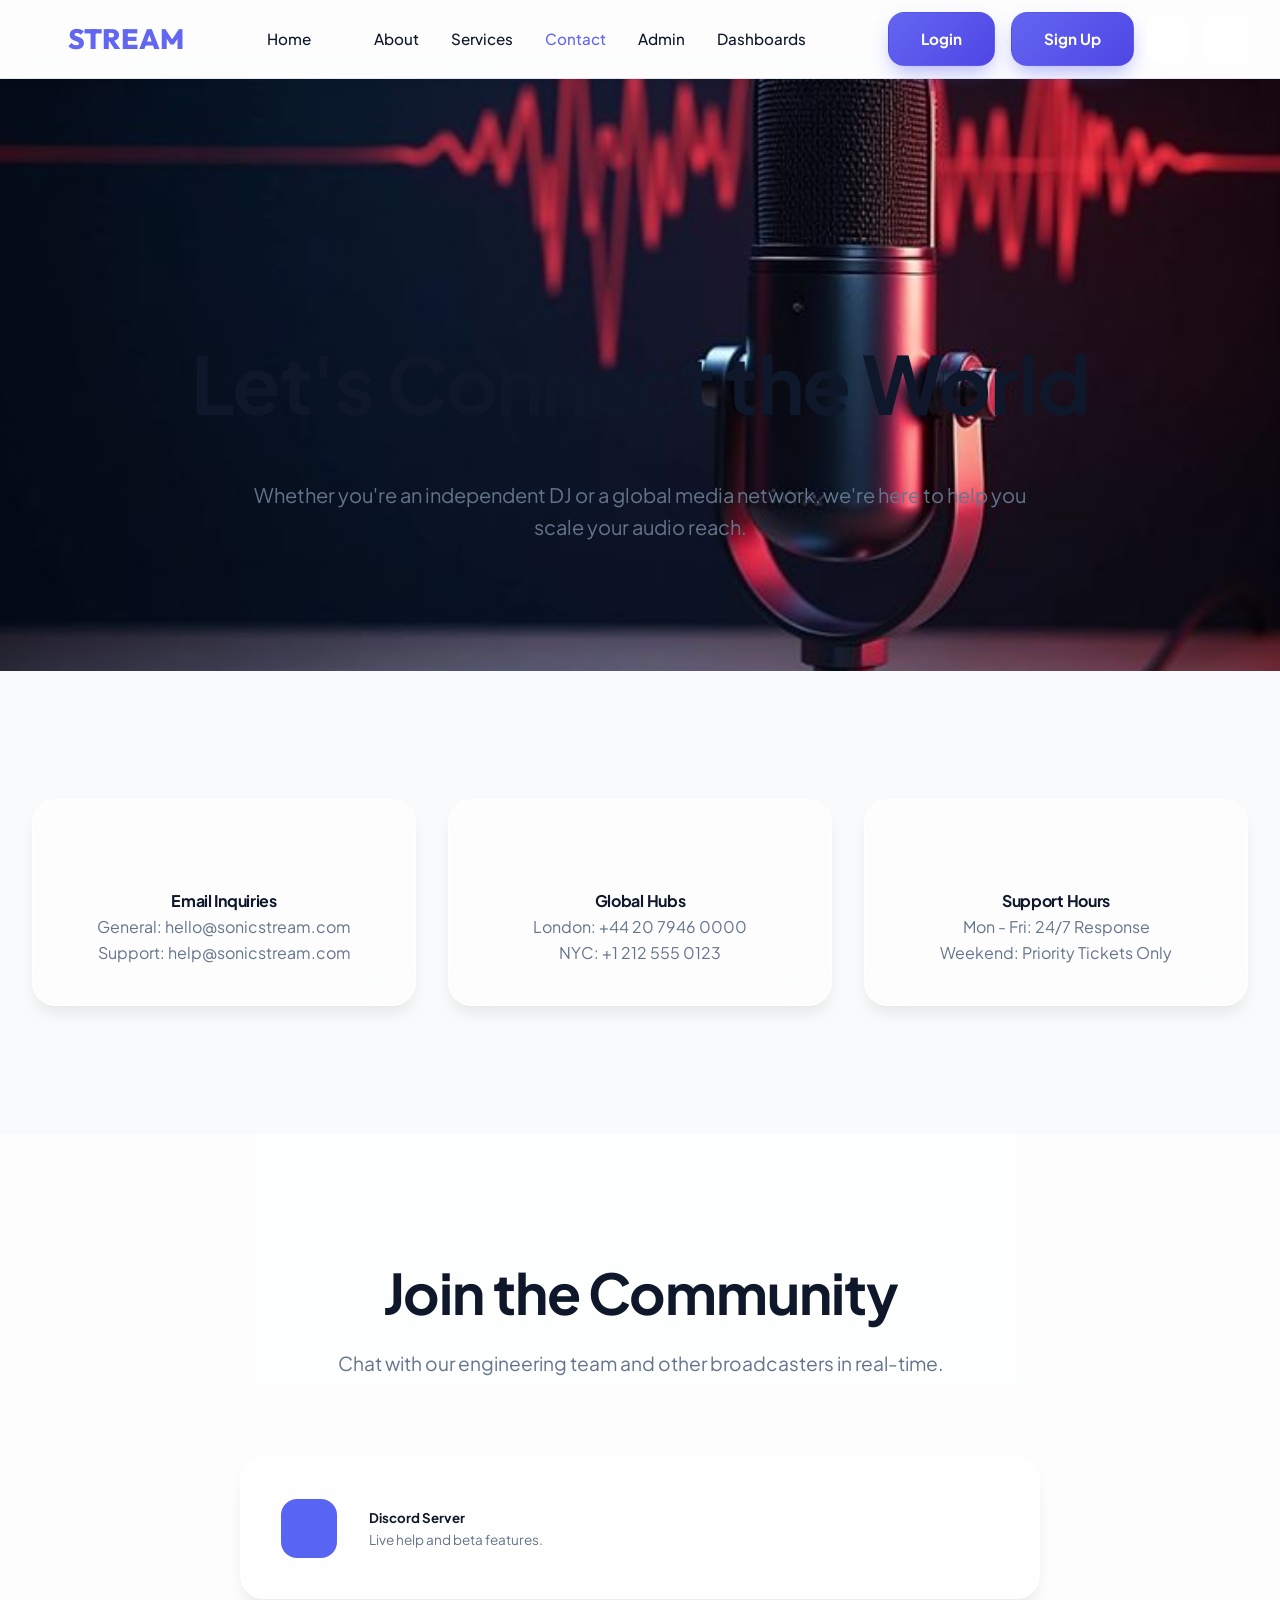
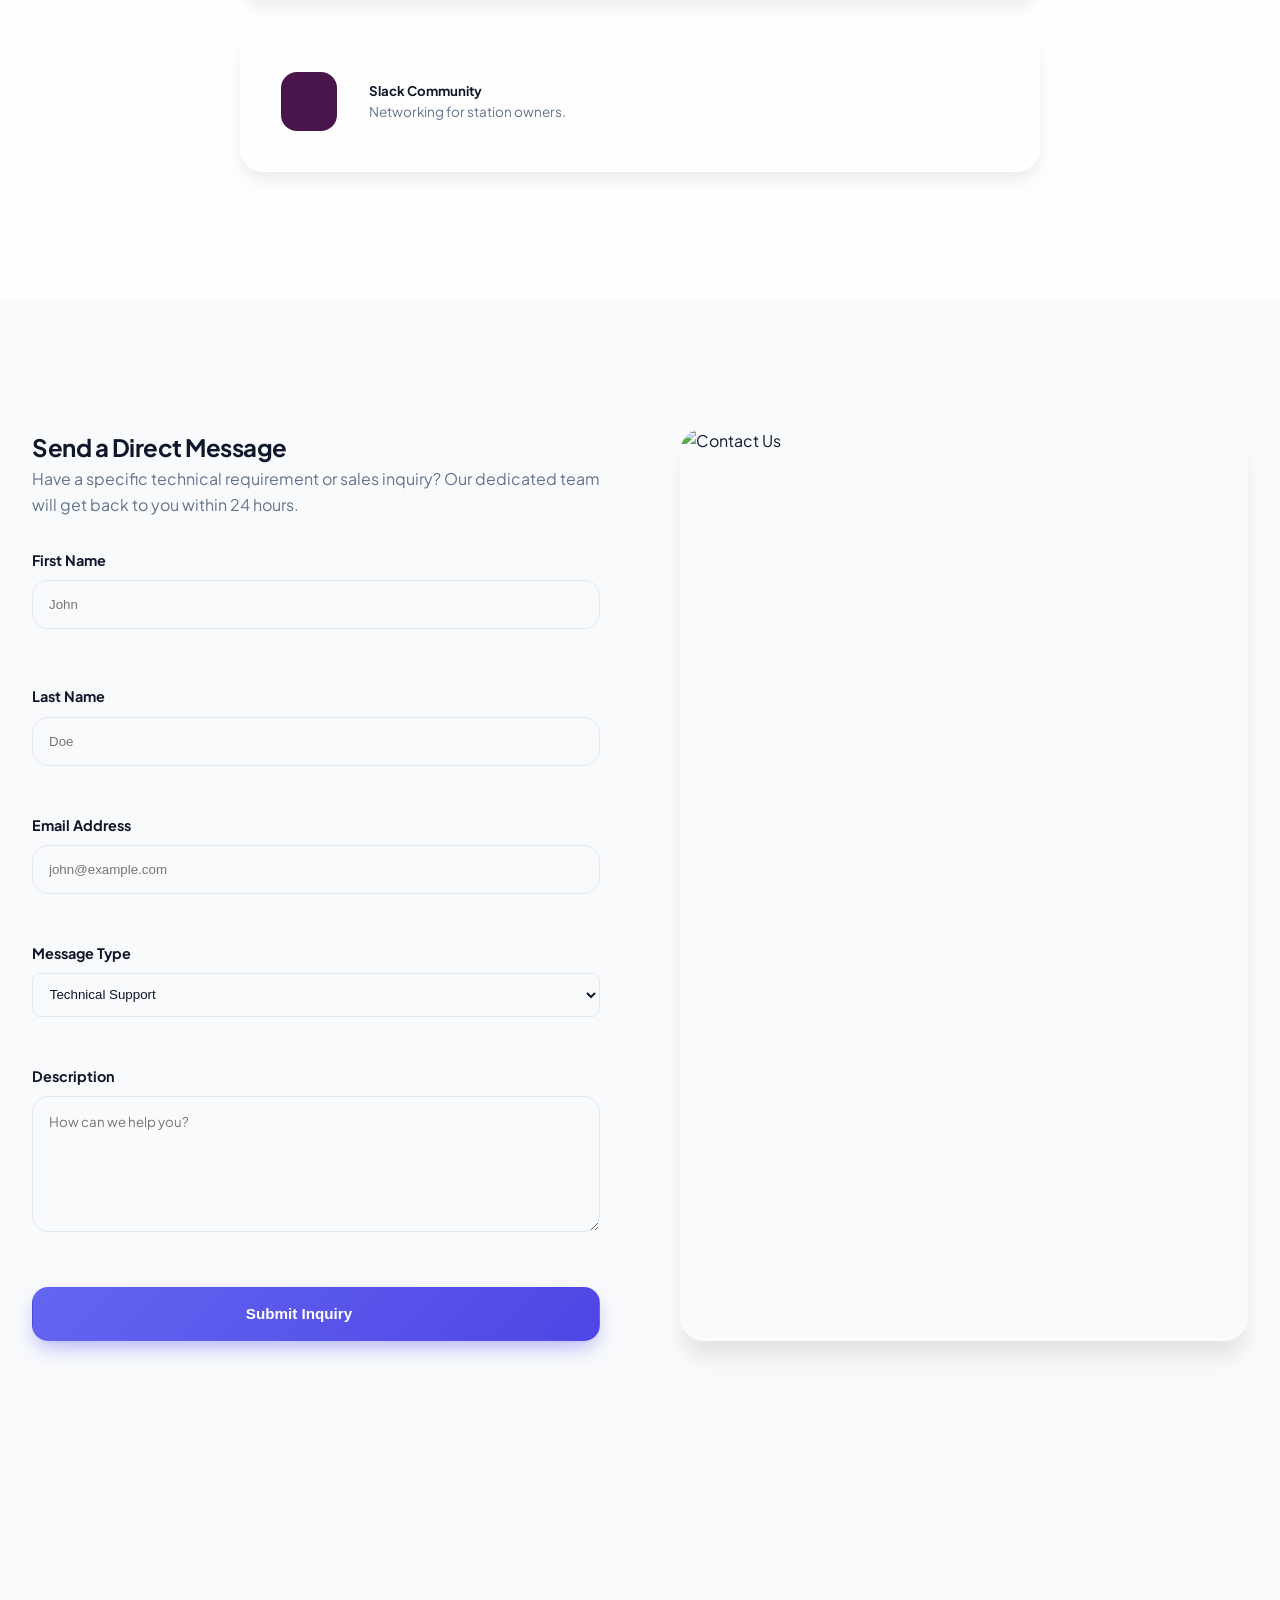
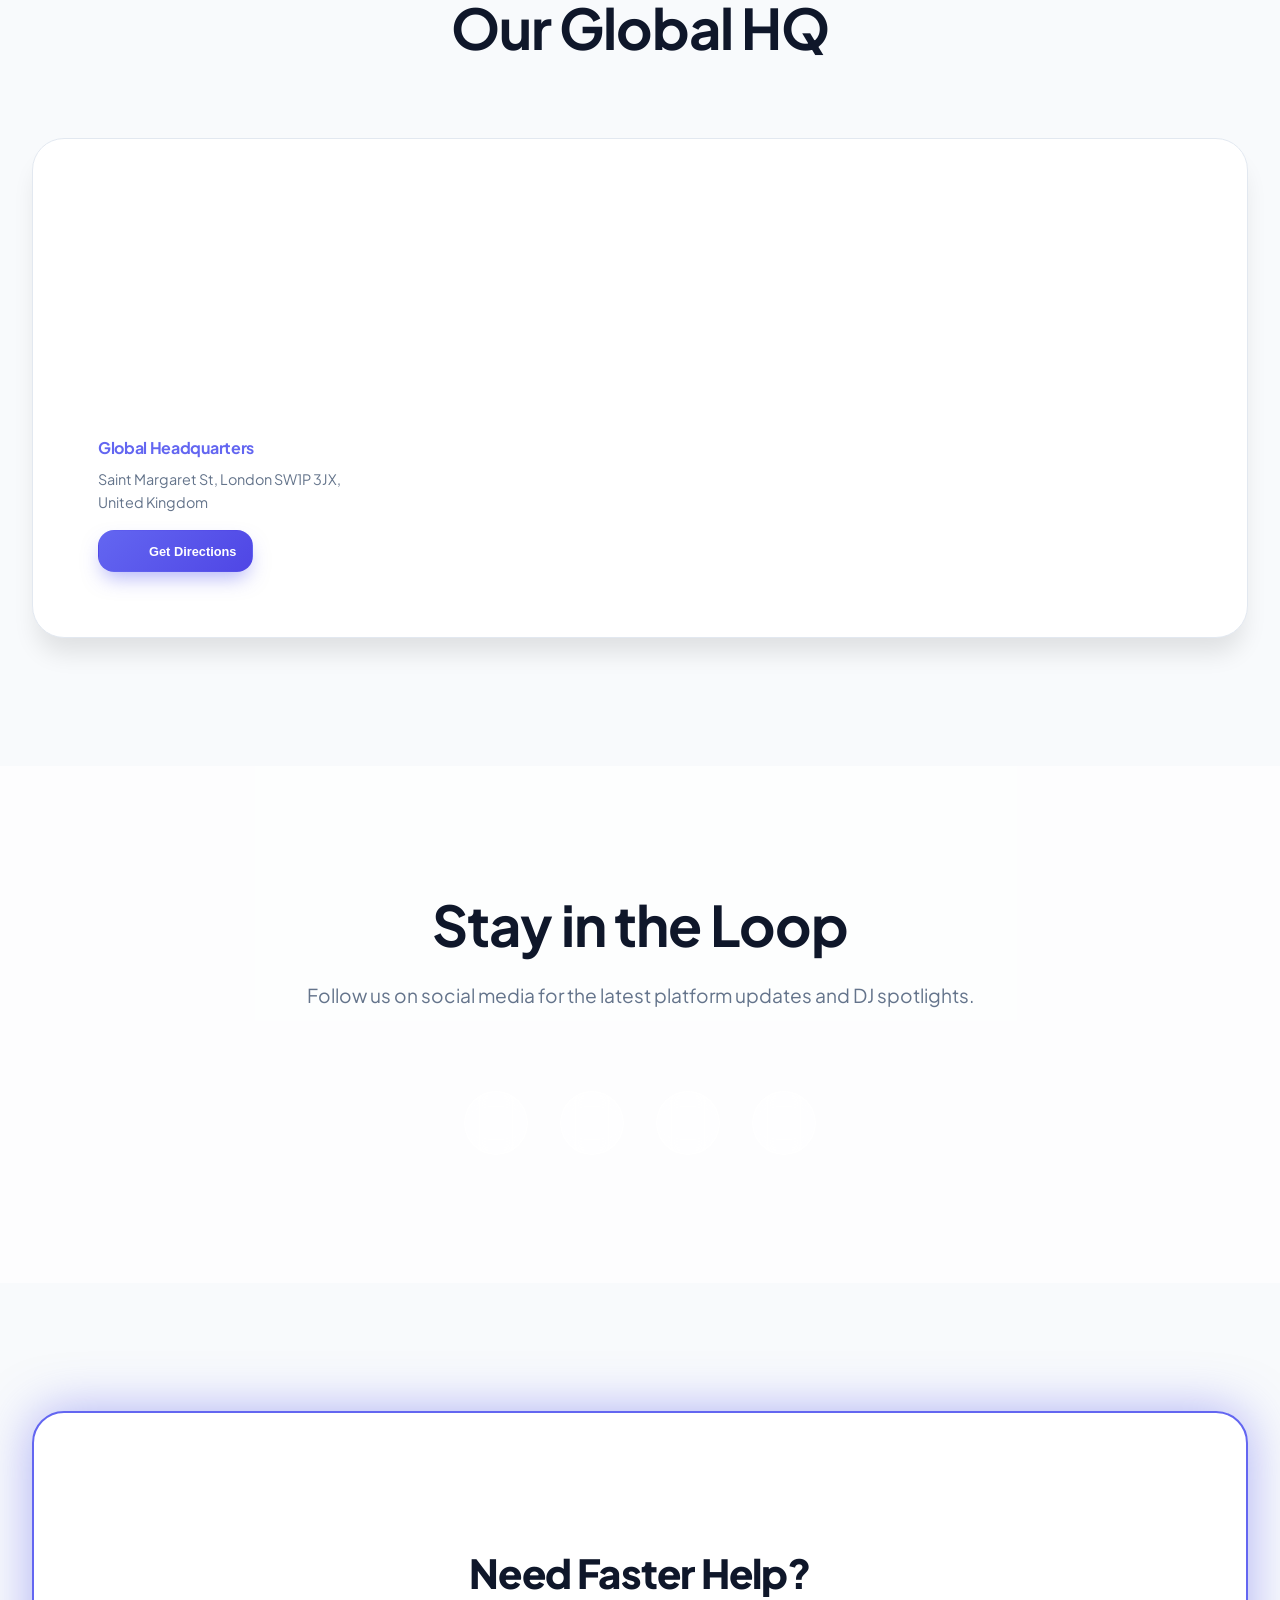
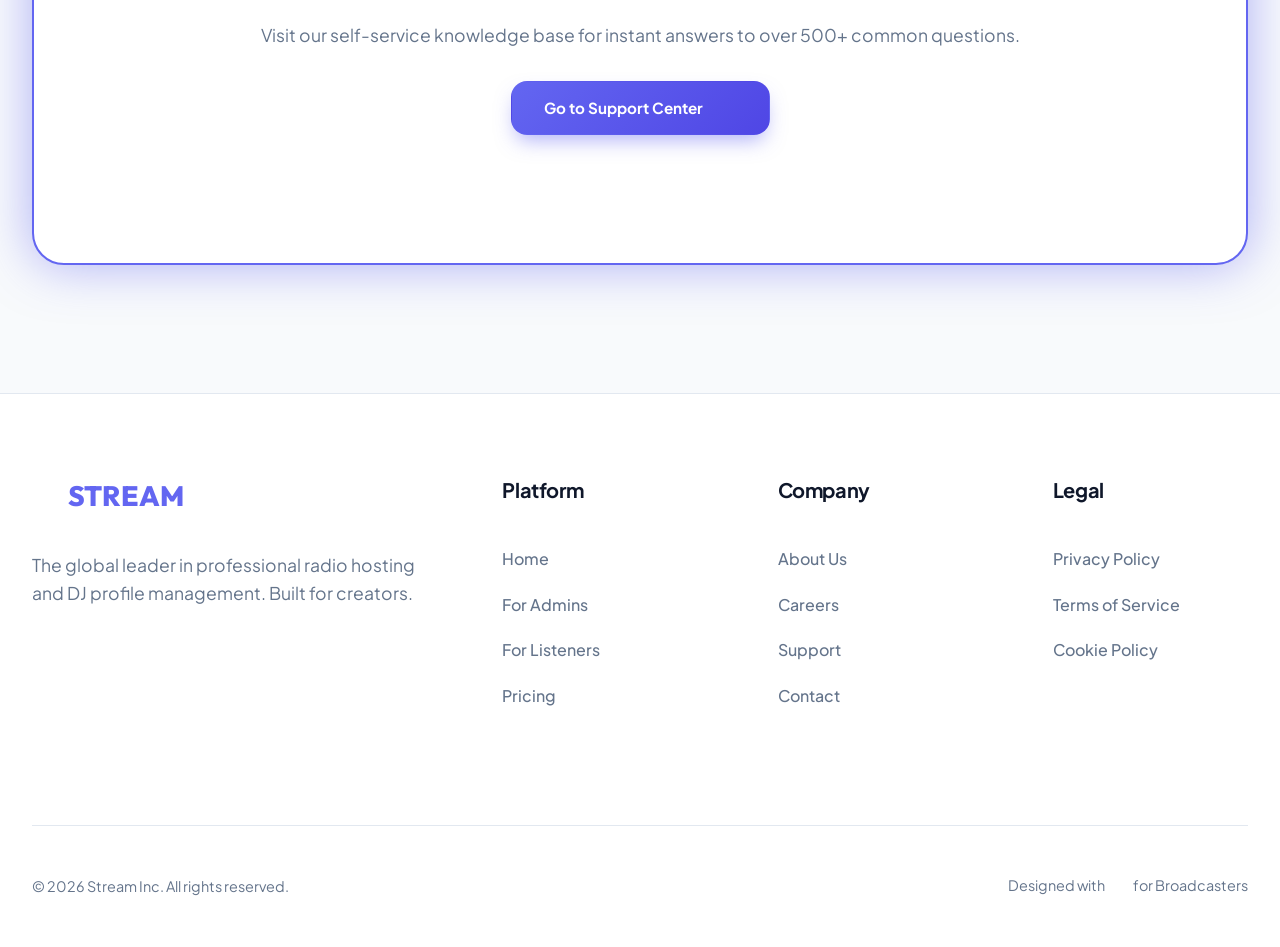
==== pages/contact.html @ 28d58e92 "first commit" ====
<!DOCTYPE html>
<html lang="en" data-theme="dark">

<head>
    <meta charset="UTF-8">
    <meta name="viewport" content="width=device-width, initial-scale=1.0">
    <title>Get In Touch | SonicStream</title>
    <link rel="icon" type="image/svg+xml" href="data:image/svg+xml,%3Csvg xmlns='http://www.w3.org/2000/svg' viewBox='0 0 24 24' fill='none' stroke='%23f59e0b' stroke-width='2' stroke-linecap='round' stroke-linejoin='round'%3E%3Ccircle cx='12' cy='12' r='2'%3E%3C/circle%3E%3Cpath d='M16.24 7.76a6 6 0 0 1 0 8.49m-8.48-.01a6 6 0 0 1 0-8.49m11.31-2.82a10 10 0 0 1 0 14.14m-14.14 0a10 10 0 0 1 0-14.14'%3E%3C/path%3E%3C/svg%3E">
    <link rel="stylesheet" href="../assets/css/style.css">
    <link rel="stylesheet" href="https://cdnjs.cloudflare.com/ajax/libs/font-awesome/7.0.1/css/all.min.css" integrity="sha512-2SwdPD6INVrV/lHTZbO2nodKhrnDdJK9/kg2XD1r9uGqPo1cUbujc+IYdlYdEErWNu69gVcYgdxlmVmzTWnetw==" crossorigin="anonymous" referrerpolicy="no-referrer" />
    <script src="https://unpkg.com/lucide@latest"></script>
    <script src="https://cdnjs.cloudflare.com/ajax/libs/gsap/3.12.2/gsap.min.js"></script>
    <script src="https://cdnjs.cloudflare.com/ajax/libs/gsap/3.12.2/ScrollTrigger.min.js"></script>
</head>

<body>

    <!-- Navigation -->
    <nav class="navbar scrolled">
        <div class="container nav-content">
            <a href="../index.html" class="logo">
                <i data-lucide="radio"></i>
                STREAM
            </a>

            <ul class="nav-links" id="nav-menu">
                <li class="mobile-menu-header">
                    <button class="close-menu" id="close-menu-btn"><i data-lucide="x"></i></button>
                </li>
                
                <li class="nav-dropdown">
                    <a href="#" class="nav-dropdown-toggle">Home <i data-lucide="chevron-down"
                            style="width:16px;"></i></a>
                    <div class="nav-dropdown-content">
                        <a href="../index.html"><i data-lucide="home" style="width:14px;"></i> Home 1</a>
                        <a href="home2.html"><i data-lucide="layout" style="width:14px;"></i> Home 2</a>
                    </div>
                </li>
                
                <li><a href="about.html">About</a></li>
                <li><a href="services.html">Services</a></li>
                <li><a href="contact.html" class="active">Contact</a></li>
                <li><a href="dashboard-admin.html">Admin</a></li>
                <li class="nav-dropdown">
                    <a href="#" class="nav-dropdown-toggle">Dashboards <i data-lucide="chevron-down"
                            style="width:16px;"></i></a>
                    <div class="nav-dropdown-content">
                        <a href="dashboard-user.html"><i data-lucide="user" style="width:14px;"></i> User</a>
                        <a href="dashboard-dj.html"><i data-lucide="mic" style="width:14px;"></i> DJ</a>
                    </div>
                </li>


                <li class="mobile-only"><a href="login.html"><i data-lucide="log-in"></i> Login</a></li>
                <li class="mobile-only"><a href="signup.html"><i data-lucide="user-plus"></i> Sign Up</a></li>
                <li class="mobile-only">
                    <hr style="opacity: 0.1; margin: 1rem 0;">
                </li>
                <li class="mobile-only"><a href="#" class="rtl-btn"><i data-lucide="languages"></i> RTL Mode</a>
                </li>
                <li class="mobile-only"><a href="#" class="theme-btn"><i data-lucide="moon"></i> Theme</a></li>
            </ul>

            <div class="nav-actions">
                <div class="desktop-only flex gap-1">
                    <a href="login.html" class="btn btn-primary" style="text-decoration: none;" style="padding: 0.6rem 1.2rem;">Login</a>
                    <a href="signup.html" class="btn btn-primary" style="text-decoration: none;" style="padding: 0.6rem 1.2rem;">Sign Up</a>
                </div>

                <button id="rtl-toggle" class="btn btn-glass" style="padding: 0.6rem;" title="Switch RTL/LTR"><i
                        data-lucide="arrow-right-left"></i></button>
                <button id="theme-toggle" class="btn btn-glass" style="padding: 0.6rem;" title="Toggle Theme"><i
                        data-lucide="moon"></i></button>

                <button id="mobile-menu-toggle" class="mobile-toggle"><i data-lucide="menu"></i></button>
            </div>
        </div>
    </nav>

    <!-- 1. Hero Header -->
    <section class="section"
        style="padding-top: 15rem; background-image: url('../assets/image/service.webp'); background-size: cover; background-position: center; background-repeat: no-repeat;">
        <div class="container text-center reveal">
            <h1 style="font-size: 5rem; margin-bottom: 2rem;">Let's Connect the <span>World</span></h1>
            <p style="font-size: 1.25rem; color: var(--text-muted); max-width: 800px; margin: 0 auto;">Whether you're an
                independent DJ or a global media network, we're here to help you scale your audio reach.</p>
        </div>
    </section>

    <!-- 2. Contact Info Cards -->
    <section class="section">
        <div class="container">
            <div class="grid grid-3">
                <div class="glass-card reveal text-center">
                    <i data-lucide="mail"
                        style="width: 48px; height: 48px; color: var(--primary); margin-bottom: 1.5rem;"></i>
                    <h4>Email Inquiries</h4>
                    <p style="color: var(--text-muted);">General: hello@sonicstream.com</p>
                    <p style="color: var(--text-muted);">Support: help@sonicstream.com</p>
                </div>
                <div class="glass-card reveal text-center">
                    <i data-lucide="phone"
                        style="width: 48px; height: 48px; color: var(--primary); margin-bottom: 1.5rem;"></i>
                    <h4>Global Hubs</h4>
                    <p style="color: var(--text-muted);">London: +44 20 7946 0000</p>
                    <p style="color: var(--text-muted);">NYC: +1 212 555 0123</p>
                </div>
                <div class="glass-card reveal text-center">
                    <i data-lucide="clock"
                        style="width: 48px; height: 48px; color: var(--primary); margin-bottom: 1.5rem;"></i>
                    <h4>Support Hours</h4>
                    <p style="color: var(--text-muted);">Mon - Fri: 24/7 Response</p>
                    <p style="color: var(--text-muted);">Weekend: Priority Tickets Only</p>
                </div>
            </div>
        </div>
    </section>

    <!-- 3. Support Channels (New Section) -->
    <section class="section section-variant">
        <div class="container">
            <div class="section-title">
                <h2>Join the Community</h2>
                <p>Chat with our engineering team and other broadcasters in real-time.</p>
            </div>
            <div class="grid grid-2" style="max-width: 800px; margin: 0 auto;">
                <div class="glass-card reveal flex gap-2" style="align-items: center;">
                    <div style="background: #5865F2; padding: 1rem; border-radius: var(--radius-md); color: white;">
                        <i data-lucide="message-square" style="width: 32px; height: 32px;"></i>
                    </div>
                    <div>
                        <h5 style="margin:0;">Discord Server</h5>
                        <p style="margin:0; font-size: 0.85rem; color: var(--text-muted);">Live help and beta features.
                        </p>
                    </div>
                </div>
                <div class="glass-card reveal flex gap-2" style="align-items: center;">
                    <div style="background: #4A154B; padding: 1rem; border-radius: var(--radius-md); color: white;">
                        <i data-lucide="slack" style="width: 32px; height: 32px;"></i>
                    </div>
                    <div>
                        <h5 style="margin:0;">Slack Community</h5>
                        <p style="margin:0; font-size: 0.85rem; color: var(--text-muted);">Networking for station
                            owners.</p>
                    </div>
                </div>
            </div>
        </div>
    </section>

    <!-- 4. Form -->
    <section class="section">
        <div class="container">
            <div class="grid grid-2" style="gap: 5rem;">
                <div class="reveal">
                    <h2>Send a Direct Message</h2>
                    <p style="color: var(--text-muted); margin-bottom: 2rem;">Have a specific technical requirement or
                        sales inquiry? Our dedicated team will get back to you within 24 hours.</p>
                    <form class="auth-form" style="display: flex; flex-direction: column; gap: 1.5rem;">
                        <div class="grid grid-2">
                            <div class="form-group">
                                <label>First Name</label>
                                <input type="text" placeholder="John" required>
                            </div>
                            <div class="form-group">
                                <label>Last Name</label>
                                <input type="text" placeholder="Doe" required>
                            </div>
                        </div>
                        <div class="form-group">
                            <label>Email Address</label>
                            <input type="email" placeholder="john@example.com" required>
                        </div>
                        <div class="form-group">
                            <label>Message Type</label>
                            <select
                                style="width: 100%; padding: 0.8rem; border-radius: var(--radius-sm); background: var(--bg-main); color: var(--text-main); border: 1px solid var(--border);">
                                <option>Technical Support</option>
                                <option>Sales Inquiry</option>
                                <option>Billing</option>
                                <option>Partnership</option>
                            </select>
                        </div>
                        <div class="form-group">
                            <label>Description</label>
                            <textarea rows="6" placeholder="How can we help you?"
                                style="width: 100%; padding: 1rem; border-radius: var(--radius-md); background: var(--bg-main); color: var(--text-main); border: 1px solid var(--border); font-family: inherit;"></textarea>
                        </div>
                        <button type="submit" class="btn btn-primary">Submit Inquiry <i data-lucide="send"></i></button>
                    </form>
                </div>
                <div class="reveal">
                    <div class="image-box" style="height: 100%;">
                        <img src="https://images.unsplash.com/photo-1423666639041-f56000c27a9a?auto=format&fit=crop&q=80&w=800"
                            alt="Contact Us">
                    </div>
                </div>
            </div>
        </div>
    </section>

    <!-- 5. Map -->
    <section class="section">
        <div class="container">
            <div class="section-title">
                <h2>Our Global HQ</h2>
            </div>
            <div class="map-wrap reveal" style="height: 450px;">
                <iframe
                    src="https://www.google.com/maps/embed?pb=!1m18!1m12!1m3!1d2483.540424380278!2d-0.1262361!3d51.5007292!2m3!1f0!2f0!3f0!3m2!1i1024!2i768!4f13.1!3m3!1m2!1s0x487604c3224a3517%3A0xe539f0415a77328d!2sBig%20Ben!5e0!3m2!1sen!2suk!4v1700000000000!5m2!1sen!2suk"
                    allowfullscreen="" loading="lazy"></iframe>

                <div class="map-details">
                    <h4>Global Headquarters</h4>
                    <p>Saint Margaret St, London SW1P 3JX, United Kingdom</p>
                    <div class="flex gap-1" style="margin-top: 1rem;">
                        <button class="btn btn-primary" style="padding: 0.5rem 1rem; font-size: 0.8rem;">
                            <i data-lucide="map-pin"></i> Get Directions
                        </button>
                    </div>
                </div>
            </div>
        </div>
    </section>

    <!-- 6. Social Connect -->
    <section class="section section-variant">
        <div class="container text-center">
            <div class="section-title">
                <h2>Stay in the Loop</h2>
                <p>Follow us on social media for the latest platform updates and DJ spotlights.</p>
            </div>
            <div class="flex-center gap-2" style="flex-wrap: wrap;">
                <a href="#" class="btn btn-glass" style="padding: 1.5rem; border-radius: 50%; width: 64px; height: 64px; justify-content: center;" title="Twitter"><i data-lucide="twitter" style="width: 24px; height: 24px; margin: 0;"></i></a>
                <a href="#" class="btn btn-glass" style="padding: 1.5rem; border-radius: 50%; width: 64px; height: 64px; justify-content: center;" title="Instagram"><i data-lucide="instagram" style="width: 24px; height: 24px; margin: 0;"></i></a>
                <a href="#" class="btn btn-glass" style="padding: 1.5rem; border-radius: 50%; width: 64px; height: 64px; justify-content: center;" title="LinkedIn"><i data-lucide="linkedin" style="width: 24px; height: 24px; margin: 0;"></i></a>
                <a href="#" class="btn btn-glass" style="padding: 1.5rem; border-radius: 50%; width: 64px; height: 64px; justify-content: center;" title="Slack"><i data-lucide="slack" style="width: 24px; height: 24px; margin: 0;"></i></a>
            </div>
        </div>
    </section>

    <!-- 7. Support Center CTA -->
    <section class="section">
        <div class="container">
            <div class="cta-section reveal text-center" style="background: var(--bg-surface); border: 2px solid var(--primary); box-shadow: 0 0 50px var(--primary-glow); color: var(--text-main);">
                <h2 style="font-size: 2.5rem; margin-bottom: 1rem; color: var(--text-main); font-weight: 800;">Need Faster Help?</h2>
                <p style="margin-bottom: 2rem; color: var(--text-muted); font-size: 1.1rem;">Visit our self-service knowledge base for instant answers to over 500+
                    common questions.</p>
                <a href="#" class="btn btn-primary">Go to Support Center <i
                        data-lucide="book-open"></i></a>
            </div>
        </div>
    </section>

    <!-- Footer -->
    <footer class="footer">
        <div class="container">
            <div class="footer-main">
                <div class="footer-brand">
                    <a href="../index.html" class="logo">
                        <i data-lucide="radio"></i>
                        STREAM
                    </a>
                    <p>The global leader in professional radio hosting and DJ profile management. Built for creators.
                    </p>
                    <div class="social-links" style="display: flex; gap: 1rem; margin-top: 2rem;">
                        <a href="https://t.me/magtan_radio" class="btn btn-glass"><i data-lucide="send"></i></a>
                        <a href="https://instagram.com" class="btn btn-glass"><i class="fa-brands fa-instagram"></i></a>
                        <a href="https://facebook.com" class="btn btn-glass"><i class="fa-brands fa-facebook"></i></a>
                    </div>
                </div>
                <div class="footer-links">
                    <h4>Platform</h4>
                    <ul>
                        <li><a href="../index.html">Home</a></li>
                        <li><a href="dashboard-admin.html">For Admins</a></li>
                        <li><a href="dashboard-user.html">For Listeners</a></li>
                        <li><a href="services.html">Pricing</a></li>
                    </ul>
                </div>
                <div class="footer-links">
                    <h4>Company</h4>
                    <ul>
                        <li><a href="about.html">About Us</a></li>
                        <li><a href="contact.html">Careers</a></li>
                        <li><a href="contact.html">Support</a></li>
                        <li><a href="contact.html">Contact</a></li>
                    </ul>
                </div>
                <div class="footer-links">
                    <h4>Legal</h4>
                    <ul>
                        <li><a href="#">Privacy Policy</a></li>
                        <li><a href="#">Terms of Service</a></li>
                        <li><a href="#">Cookie Policy</a></li>
                    </ul>
                </div>
            </div>
            <div
                style="border-top: 1px solid var(--border); padding-top: 3rem; display: flex; justify-content: space-between; align-items: center; color: var(--text-muted); font-size: 0.9rem;">
                <p>&copy; 2026 Stream Inc. All rights reserved.</p>
                <p>Designed with <i data-lucide="heart" style="width: 14px; color: #ef4444;"></i> for Broadcasters</p>
            </div>
        </div>
    </footer>

    <script src="../assets/js/main.js"></script>
    <script>
        lucide.createIcons();
        gsap.registerPlugin(ScrollTrigger);
        gsap.utils.toArray('.reveal').forEach(el => {
            gsap.from(el, { x: 20, opacity: 0, duration: 1, scrollTrigger: { trigger: el, start: "top 95%" } });
        });
    </script>
</body>

</html>
---- assets/css/style.css ----
@import url('https://fonts.googleapis.com/css2?family=Plus+Jakarta+Sans:wght@400;500;600;700;800&family=Outfit:wght@500;600;700;800&display=swap');

:root {
    /* Premium Color Palette */
    --primary: #6366f1;
    --primary-dark: #4f46e5;
    --primary-glow: rgba(99, 102, 241, 0.5);
    --secondary: #f472b6;
    --secondary-glow: rgba(244, 114, 182, 0.3);
    --accent: #10b981;
    --accent-glow: rgba(16, 185, 129, 0.3);

    /* Dynamic Backgrounds */
    --bg-main: #f8fafc;
    --bg-surface: #ffffff;
    --bg-card: rgba(255, 255, 255, 0.7);

    /* Text Styles */
    --text-main: #0f172a;
    --text-muted: #64748b;
    --text-inverse: #ffffff;

    /* Glassmorphism & Borders */
    --glass-bg: rgba(255, 255, 255, 0.65);
    --glass-border: rgba(255, 255, 255, 0.8);
    --border: #e2e8f0;

    /* Spacing & Units */
    --radius-xl: 2rem;
    --radius-lg: 1.5rem;
    --radius-md: 1rem;
    --radius-sm: 0.5rem;
    --transition: all 0.4s cubic-bezier(0.4, 0, 0.2, 1);

    /* Effects */
    --shadow-sm: 0 4px 6px -1px rgba(0, 0, 0, 0.05);
    --shadow-md: 0 10px 15px -3px rgba(0, 0, 0, 0.08);
    --shadow-lg: 0 20px 25px -5px rgba(0, 0, 0, 0.1);
}

[data-theme="dark"] {
    --bg-main: #020617;
    --bg-surface: #0f172a;
    --bg-card: rgba(30, 41, 59, 0.7);
    --text-main: #f8fafc;
    --text-muted: #94a3b8;
    --border: #1e293b;
    --glass-bg: rgba(15, 23, 42, 0.75);
    --glass-border: rgba(255, 255, 255, 0.05);
}

/* Base Reset & Typography */
* {
    margin: 0;
    padding: 0;
    box-sizing: border-box;
}

html {
    scroll-behavior: smooth;
    font-size: 16px;
}

body {
    font-family: 'Plus Jakarta Sans', sans-serif;
    background-color: var(--bg-main);
    color: var(--text-main);
    line-height: 1.6;
    transition: var(--transition);
    overflow-x: hidden;
    width: 100%;
    max-width: 100vw;
}

/* Icons Global Sizing */
.lucide,
[data-lucide],
i[data-lucide] {
    width: 24px !important;
    height: 24px !important;
    stroke-width: 2px;
    vertical-align: middle;
    display: inline-block;
    stroke: currentColor;
    fill: none;
}

/* Footer Social Links Specifics */
.social-links a.btn-glass {
    width: 48px;
    height: 48px;
    padding: 0 !important;
    display: inline-flex !important;
    align-items: center;
    justify-content: center;
    color: var(--primary);
    border-radius: 50%;
    transition: var(--transition);
}

.social-links a.btn-glass:hover {
    background: var(--primary);
    color: white;
    transform: translateY(-3px);
}

h1,
h2,
h3,
h4,
.heading-font {
    font-family: 'Plus Jakarta Sans', sans-serif;
    font-weight: 700;
    letter-spacing: -0.02em;
}

/* Animations */
@keyframes fadeInUp {
    from {
        opacity: 0;
        transform: translateY(20px);
    }

    to {
        opacity: 1;
        transform: translateY(0);
    }
}

@keyframes float {
    0% {
        transform: translateY(0);
    }

    50% {
        transform: translateY(-10px);
    }

    100% {
        transform: translateY(0);
    }
}

@keyframes pulse-glow {
    0% {
        box-shadow: 0 0 0 0 var(--primary-glow);
    }

    70% {
        box-shadow: 0 0 0 15px rgba(99, 102, 241, 0);
    }

    100% {
        box-shadow: 0 0 0 0 rgba(99, 102, 241, 0);
    }
}

.reveal {
    animation: fadeInUp 0.8s ease forwards;
}

/* Layout Containers */
.container {
    max-width: 1400px;
    margin: 0 auto;
    padding: 0 2rem;
}

/* Reusable Components */

/* Buttons */
.btn {
    display: inline-flex;
    align-items: center;
    justify-content: center;
    padding: 0.875rem 2rem;
    border-radius: var(--radius-md);
    font-weight: 700;
    font-size: 0.95rem;
    cursor: pointer;
    transition: var(--transition);
    border: 1px solid transparent;
    gap: 0.625rem;
    position: relative;
    overflow: hidden;
    text-decoration: none;
}

.btn-primary {
    background: linear-gradient(135deg, var(--primary), var(--primary-dark));
    color: white;
    box-shadow: 0 10px 20px -5px var(--primary-glow);
}

.btn-primary:hover {
    transform: translateY(-3px);
    box-shadow: 0 15px 30px -5px var(--primary-glow);
    filter: brightness(1.1);
}

.btn-glass {
    background: var(--glass-bg);
    backdrop-filter: blur(10px);
    border: 1px solid var(--glass-border);
    color: var(--text-main);
}

.btn-glass:hover {
    background: var(--bg-surface);
    transform: translateY(-2px);
}

/* Glass Card */
.glass-card {
    background: var(--glass-bg);
    backdrop-filter: blur(20px);
    border: 1px solid var(--glass-border);
    border-radius: var(--radius-lg);
    padding: 2.5rem;
    box-shadow: var(--shadow-md);
    transition: var(--transition);
}

.glass-card:hover {
    transform: translateY(-5px);
    box-shadow: var(--shadow-lg);
}

/* Navigation Refined */
.navbar {
    position: sticky;
    top: 0;
    left: 0;
    width: 100%;
    z-index: 2000;
    padding: 1.25rem 0;
    transition: var(--transition);
}

.navbar.scrolled {
    background: var(--glass-bg);
    backdrop-filter: blur(15px);
    padding: 0.75rem 0;
    border-bottom: 1px solid var(--border);
    box-shadow: var(--shadow-sm);
}

.nav-content {
    display: flex;
    justify-content: space-between;
    align-items: center;
    height: 100%;
}

.logo {
    font-size: 1.75rem;
    font-weight: 800;
    color: var(--primary);
    display: flex;
    align-items: center;
    gap: 0.75rem;
    font-family: 'Outfit', sans-serif;
    text-decoration: none;
    z-index: 2200;
}

.logo span {
    color: var(--text-main);
    background: linear-gradient(to right, var(--primary), var(--secondary));
    -webkit-background-clip: text;
    background-clip: text;
    -webkit-text-fill-color: transparent;
}

.nav-links {
    display: flex;
    gap: 2rem;
    list-style: none;
    align-items: center;
    margin: 0;
    padding: 0;
}

.nav-links a {
    text-decoration: none;
    font-weight: 500;
    font-size: 0.95rem;
    color: var(--text-main);
    transition: var(--transition);
    white-space: nowrap;
}

.nav-links a:hover,
.nav-links a.active {
    opacity: 1;
    color: var(--primary);
}

.nav-actions {
    display: flex;
    gap: 0.75rem;
    align-items: center;
}

.mobile-toggle {
    display: none;
    background: var(--glass-bg);
    border: 1px solid var(--glass-border);
    color: var(--text-main);
    padding: 0.5rem;
    border-radius: var(--radius-sm);
    cursor: pointer;
    transition: var(--transition);
}

.close-menu {
    display: none;
    background: transparent;
    border: none;
    color: var(--text-main);
    cursor: pointer;
    padding: 0.5rem;
}

@media (max-width: 1100px) {

    /* Dashboard main content: no left margin on mobile (sidebar is overlay) */
    .main-content {
        margin-left: 0;
        padding: 1.5rem;
    }

    .nav-links {
        display: none;
        /* Hide desktop links */
    }

    .desktop-only {
        display: none !important;
    }

    .mobile-only {

        display: block !important;
    }

    .mobile-toggle {
        display: block;
    }

    /* Full Screen Mobile Menu Refined */
    .nav-links.active {
        display: flex;
        position: fixed;
        top: 0;
        right: 0;
        width: 100%;
        height: 100vh;
        background: var(--bg-surface);
        flex-direction: column;
        justify-content: flex-start;
        align-items: flex-start;
        gap: 0;
        z-index: 2100;
        padding: 0;
        overflow-y: auto;
        transition: var(--transition);
        animation: slideInRight 0.4s ease;
    }

    @keyframes slideInRight {
        from { transform: translateX(100%); }
        to { transform: translateX(0); }
    }

    .nav-links.active li {
        width: 100%;
        border-bottom: 1px solid var(--border);
    }

    .nav-links.active li:last-child {
        border-bottom: none;
    }

    .nav-links.active li a {
        font-size: 1.1rem;
        padding: 1.25rem 2rem;
        display: flex;
        width: 100%;
        align-items: center;
        justify-content: space-between;
    }

    .mobile-menu-header {
        display: flex !important;
        justify-content: space-between;
        align-items: center;
        padding: 1.5rem 2rem;
        background: var(--bg-main);
        width: 100%;
        border-bottom: 1px solid var(--border);
    }

    .mobile-menu-header .logo {
        font-size: 1.5rem;
    }

    .close-menu {
        background: var(--glass-bg);
        border: 1px solid var(--glass-border);
        width: 40px;
        height: 40px;
        border-radius: 50%;
        display: flex;
        align-items: center;
        justify-content: center;
        cursor: pointer;
        color: var(--text-main);
        transition: var(--transition);
        margin-left: 90%;
        margin-right: 0;

    }

    .close-menu:hover {
        background: var(--primary);
        color: white;
        transform: rotate(90deg);
    }
}

.mobile-only {
    display: none;
}

/* Page Section Expansion Utilities */
.section-variant {
    background: var(--bg-card);
    position: relative;
}

.section {
    padding: 8rem 0;
}

.section-title {
    text-align: center;
    max-width: 800px;
    margin: 0 auto 5rem;
}

.section-title h2 {
    font-size: 3.5rem;
    line-height: 1.1;
    margin-bottom: 1.5rem;
}

.section-title p {
    color: var(--text-muted);
    font-size: 1.2rem;
}

/* Grid & Flex Utilities */
.grid {
    display: grid;
    gap: 2rem;
}

.grid-2 {
    grid-template-columns: repeat(auto-fit, minmax(min(400px, 100%), 1fr));
}

.grid-3 {
    grid-template-columns: repeat(auto-fit, minmax(min(300px, 100%), 1fr));
}

.grid-4 {
    grid-template-columns: repeat(auto-fit, minmax(min(250px, 100%), 1fr));
}

.flex {
    display: flex;
    gap: 1rem;
}

.flex-between {
    display: flex;
    justify-content: space-between;
    align-items: center;
}

.flex-center {
    display: flex;
    justify-content: center;
    align-items: center;
}

.flex-column {
    display: flex;
    flex-direction: column;
}

.gap-1 {
    gap: 1rem;
}

.gap-2 {
    gap: 2rem;
}

.gap-4 {
    gap: 4rem;
}

.w-full {
    width: 100%;
}

.text-center {
    text-align: center;
}

.mb-2 {
    margin-bottom: 2rem;
}

.mb-4 {
    margin-bottom: 4rem;
}

.mt-2 {
    margin-top: 2rem;
}

/* Hero Section */
.hero {
    min-height: 100vh;
    padding-top: 10px;
    display: flex;
    align-items: center;
    position: relative;
    overflow: hidden;
    padding-bottom: 150px;
}

.hero-main {
    display: grid;
    grid-template-columns: 1.2fr 0.8fr;
    gap: 4rem;
    align-items: center;

}

.hero h1 {
    font-size: 5.5rem;
    line-height: 1;
    margin-bottom: 2rem;
    background: linear-gradient(135deg, var(--text-main) 30%, var(--primary) 100%);
    -webkit-background-clip: text;
    background-clip: text;
    -webkit-text-fill-color: transparent;
}

.hero p {
    font-size: 1.25rem;
    color: var(--text-muted);
    margin-bottom: 3rem;
    max-width: 600px;
}

.hero h1 span,
h2 span {
    color: var(--primary);
    -webkit-text-fill-color: initial;
    background: none;
}

/* Stats Section */
.stats-banner {
    background: var(--bg-surface);
    border-radius: var(--radius-xl);
    padding: 3.5rem;
    margin-top: -5rem;
    position: relative;
    z-index: 10;
    box-shadow: var(--shadow-lg);
    border: 1px solid var(--border);
}

.stats-grid {
    display: grid;
    grid-template-columns: repeat(4, 1fr);
    gap: 2rem;
    text-align: center;
}

.stat-item h2 {
    font-size: 3.5rem;
    color: var(--primary);
    margin-bottom: 0.5rem;
    font-weight: 800;
}

.stat-item p {
    text-transform: uppercase;
    font-size: 0.8rem;
    letter-spacing: 0.15em;
    font-weight: 700;
    color: var(--text-muted);
}

/* Cards & Components */
.image-box {
    width: 100%;
    border-radius: var(--radius-lg);
    overflow: hidden;
    box-shadow: var(--shadow-lg);
    transition: var(--transition);
    position: relative;
}

.image-box:hover {
    transform: scale(1.02);
}

.image-box img {
    width: 100%;
    height: 100%;
    object-fit: cover;
    display: block;
}

/* Map Components */
.map-wrap {
    width: 100%;
    border-radius: var(--radius-xl);
    overflow: hidden;
    min-height: 500px;
    background: var(--bg-surface);
    border: 1px solid var(--border);
    position: relative;
    box-shadow: var(--shadow-lg);
}

.map-wrap iframe {
    width: 100%;
    height: 100%;
    border: 0;
    display: block;
    filter: grayscale(0.2);
    transition: var(--transition);
}

[data-theme="dark"] .map-wrap iframe {
    filter: invert(90%) hue-rotate(180deg) brightness(0.9) contrast(1.1) grayscale(0.1);
    opacity: 0.85;
}

.map-details {
    position: absolute;
    bottom: 2rem;
    left: 2rem;
    background: var(--glass-bg);
    backdrop-filter: blur(12px);
    border: 1px solid var(--glass-border);
    padding: 2rem;
    border-radius: var(--radius-lg);
    max-width: 320px;
    z-index: 10;
    box-shadow: var(--shadow-xl);
    animation: fadeInUp 1s ease-out;
}

.map-details h4 {
    margin-bottom: 0.5rem;
    color: var(--primary);
}

.map-details p {
    font-size: 0.9rem;
    color: var(--text-muted);
    margin-bottom: 1rem;
}

.feature-list {
    display: grid;
    grid-template-columns: repeat(auto-fit, minmax(min(280px, 100%), 1fr));
    gap: 2rem;
}

.feature-icon {
    width: 64px;
    height: 64px;
    background: var(--primary-glow);
    border-radius: var(--radius-md);
    display: flex;
    align-items: center;
    justify-content: center;
    margin-bottom: 2rem;
    color: var(--primary);
}

/* Shows Grid */
.shows-grid {
    display: grid;
    grid-template-columns: repeat(auto-fit, minmax(min(300px, 100%), 1fr));
    gap: 2.5rem;
}

.show-card {
    position: relative;
    border-radius: var(--radius-xl);
    overflow: hidden;
    height: 480px;
    cursor: pointer;
}

.show-img {
    width: 100%;
    height: 100%;
    object-fit: cover;
    transition: var(--transition);
}

.show-card:hover .show-img {
    transform: scale(1.1);
}

.show-overlay {
    position: absolute;
    bottom: 0;
    left: 0;
    width: 100%;
    padding: 2.5rem;
    background: linear-gradient(to top, rgba(0, 0, 0, 0.95), transparent);
    color: white;
}

.live-tag {
    position: absolute;
    top: 1.5rem;
    right: 1.5rem;
    background: #ef4444;
    color: white;
    padding: 0.5rem 1.25rem;
    border-radius: 2rem;
    font-weight: 800;
    font-size: 0.75rem;
    display: flex;
    align-items: center;
    gap: 0.6rem;
    z-index: 10;
}

.live-dot {
    width: 10px;
    height: 10px;
    background: white;
    border-radius: 50%;
    animation: pulse-glow 1.5s infinite;
}

/* Testimonials */
.testimonial-card {
    padding: 3rem;
    border-radius: var(--radius-lg);
    background: var(--bg-surface);
    border: 1px solid var(--border);
    transition: var(--transition);
}

.testimonial-card:hover {
    border-color: var(--primary);
}

.user-info {
    display: flex;
    align-items: center;
    gap: 1.25rem;
    margin-top: 2rem;
}

.user-avatar {
    width: 56px;
    height: 56px;
    border-radius: 50%;
    object-fit: cover;
}

/* CTA & Newsletter */
.cta-section {
    background: linear-gradient(135deg, var(--primary), var(--primary-dark));
    border-radius: var(--radius-xl);
    padding: 8rem 4rem;
    color: white;
    text-align: center;
    position: relative;
    overflow: hidden;
}

/* Footer */
.footer {
    padding: 5rem 0 3rem;
    background: var(--bg-surface);
    border-top: 1px solid var(--border);
}

.footer-main {
    display: grid;
    grid-template-columns: 2fr 1fr 1fr 1fr;
    gap: 5rem;
    margin-bottom: 6rem;
}

.footer-brand p {
    margin-top: 2rem;
    color: var(--text-muted);
    font-size: 1.1rem;
    max-width: 400px;
}

.footer-links h4 {
    margin-bottom: 2.5rem;
    font-size: 1.25rem;
    color: var(--text-main);
}

.footer-links ul {
    list-style: none;
}

.footer-links li {
    margin-bottom: 1.25rem;
}

.footer-links a {
    text-decoration: none;
    color: var(--text-muted);
    transition: var(--transition);
    font-weight: 500;
}

.footer-links a:hover {
    color: var(--primary);
    padding-left: 5px;
}

/* Auth Pages */
.auth-container {
    min-height: 100vh;
    display: flex;
    align-items: center;
    justify-content: center;
    padding: 2rem;
    background: radial-gradient(circle at center, var(--bg-surface) 0%, var(--bg-main) 100%);
}

.auth-card {
    width: 100%;
    max-width: 500px;
    padding: 4rem;
}

.auth-header {
    text-align: center;
    margin-bottom: 3rem;
}

.auth-form .form-group {
    margin-bottom: 1.5rem;
}

.auth-form label {
    display: block;
    margin-bottom: 0.5rem;
    font-weight: 700;
    font-size: 0.9rem;
}

.auth-form input {
    width: 100%;
    padding: 1rem;
    border-radius: var(--radius-md);
    background: var(--bg-main);
    border: 1px solid var(--border);
    color: var(--text-main);
    transition: var(--transition);
}

.auth-form input:focus {
    border-color: var(--primary);
    box-shadow: 0 0 0 4px var(--primary-glow);
    outline: none;
}

.auth-footer {
    text-align: center;
    margin-top: 2.5rem;
    font-size: 0.95rem;
}

.auth-footer a {
    color: var(--primary);
    font-weight: 700;
    text-decoration: none;
}

/* Dashboard Sidebar Specific */
.sidebar-nav .nav-item {
    display: flex;
    align-items: center;
    gap: 1rem;
    padding: 1rem 1.5rem;
    border-radius: var(--radius-md);
    color: var(--text-muted);
    text-decoration: none;
    font-weight: 600;
    transition: var(--transition);
}

.sidebar-nav .nav-item.active {
    background: var(--primary-glow);
    color: var(--primary);
}

/* Toast System */
.toast-container {
    position: fixed;
    bottom: 2rem;
    right: 2rem;
    z-index: 3000;
    display: flex;
    flex-direction: column;
    gap: 1rem;
}

.toast {
    background: var(--bg-surface);
    color: var(--text-main);
    padding: 1.25rem 2rem;
    border-radius: var(--radius-md);
    box-shadow: var(--shadow-lg);
    border-left: 4px solid var(--primary);
    display: flex;
    align-items: center;
    gap: 1rem;
    transform: translateX(120%);
    transition: transform 0.4s cubic-bezier(0.18, 0.89, 0.32, 1.28);
}

.toast.show {
    transform: translateX(0);
}

.toast-info {
    border-left-color: var(--primary);
}

.toast-success {
    border-left-color: var(--accent);
}

/* ══════════════════════════════════════
   RESPONSIVE BREAKPOINTS
   ══════════════════════════════════════ */

/* ── Tablet ≤ 1024px ── */
@media (max-width: 1024px) {
    .hero h1 {
        font-size: 3.5rem;
    }

    .hero-main {
        grid-template-columns: 1fr;
        text-align: center;
    }

    .hero p {
        margin-inline: auto;
    }

    .hero-visual .glass-card {
        position: static !important;
        max-width: 100% !important;
        margin-top: 1rem;
    }

    .footer-main {
        grid-template-columns: 1fr 1fr;
        gap: 2.5rem;
    }

    .footer {
        padding: 5rem 0 3rem;
    }

    .section {
        padding: 5rem 0;
    }

    .section-title {
        margin-bottom: 3rem;
    }

    .section-title h2 {
        font-size: 2.5rem;
    }

    .cta-section {
        padding: 5rem 2.5rem;
    }

    .cta-section h2 {
        font-size: 2.5rem !important;
    }

    .stats-grid {
        grid-template-columns: repeat(2, 1fr);
    }

    .stat-item h2 {
        font-size: 2.5rem;
    }

    .stats-banner {
        padding: 2.5rem;
        margin-top: -3rem;
    }

    .show-card {
        height: 380px;
    }
}

/* ── Mobile ≤ 768px ── */
@media (max-width: 768px) {
    .hero {
        padding-top: 80px;
        min-height: auto;
    }

    .hero h1 {
        font-size: 2.5rem;
    }

    .hero p {
        font-size: 1rem;
        margin-bottom: 2rem;
    }

    .section {
        padding: 3.5rem 0;
    }

    .section-title {
        margin-bottom: 2.5rem;
    }

    .section-title h2 {
        font-size: 2rem;
    }

    .section-title p {
        font-size: 1rem;
    }

    .container {
        padding: 0 1.25rem;
    }

    .footer-main {
        grid-template-columns: 1fr;
        gap: 2rem;
    }

    .footer {
        padding: 3.5rem 0 2rem;
    }

    .footer-main {
        margin-bottom: 3rem;
    }

    .footer-links h4 {
        margin-bottom: 1rem;
        font-size: 1.1rem;
    }

    .cta-section {
        padding: 3rem 1.5rem;
        border-radius: var(--radius-lg);
    }

    .cta-section h2 {
        font-size: 2rem !important;
    }

    .cta-section p {
        font-size: 1rem !important;
        margin-bottom: 2rem !important;
    }

    .glass-card {
        padding: 1.5rem;
    }

    .testimonial-card {
        padding: 2rem;
    }

    .stats-banner {
        padding: 2rem 1.5rem;
        margin-top: -2rem;
        border-radius: var(--radius-lg);
    }

    .stats-grid {
        gap: 1.25rem;
    }

    .stat-item h2 {
        font-size: 2rem;
    }

    .show-card {
        height: 320px;
    }

    .show-overlay {
        padding: 1.5rem;
    }

    .auth-card {
        padding: 2rem;
    }

    .map-wrap {
        min-height: 300px;
    }

    .map-details {
        position: static;
        max-width: 100%;
        margin-top: -1rem;
        border-radius: 0 0 var(--radius-lg) var(--radius-lg);
    }

    /* Flex-between stack on small screens */
    .flex-between {
        flex-wrap: wrap;
        gap: 0.75rem;
    }

    .flex-center {
        flex-wrap: wrap;
    }

    /* Page hero inline font-size override */
    .section h1 {
        font-size: 2.25rem !important;
    }
}

/* ── Phone ≤ 480px ── */
@media (max-width: 480px) {
    .hero h1 {
        font-size: 2rem;
    }

    .section-title h2 {
        font-size: 1.75rem;
    }

    .container {
        padding: 0 1rem;
    }

    .stats-grid {
        grid-template-columns: 1fr;
    }

    .stat-item h2 {
        font-size: 1.75rem;
    }

    .section {
        padding: 2.5rem 0;
    }

    .btn {
        width: 100%;
        justify-content: center;
    }

    .flex {
        flex-direction: column;
    }

    .nav-actions .desktop-only {
        display: none;
    }

    .show-card {
        height: 280px;
    }

    .cta-section {
        padding: 2.5rem 1.25rem;
    }

    .cta-section h2 {
        font-size: 1.5rem !important;
    }

    .footer {
        padding: 2.5rem 0 1.5rem;
    }

    .section h1 {
        font-size: 1.75rem !important;
    }

    /* Footer bottom bar */
    .footer>.container>div:last-child {
        flex-direction: column;
        text-align: center;
        gap: 0.5rem;
    }
}

/* Animations */
@keyframes spin {
    from {
        transform: rotate(0deg);
    }

    to {
        transform: rotate(360deg);
    }
}

.animate-spin {
    animation: spin 1s linear infinite;
    display: inline-block;
}

/* RTL Support */
[dir="rtl"] {
    text-align: right;
}

[dir="rtl"] .nav-actions {
    margin-left: 0;
    margin-right: auto;
}

/* Scrollbar */
::-webkit-scrollbar {
    width: 8px;
}

::-webkit-scrollbar-track {
    background: var(--bg-main);
}

::-webkit-scrollbar-thumb {
    background: var(--border);
    border-radius: 10px;
}

::-webkit-scrollbar-thumb:hover {
    background: var(--primary);
}

/* ==========================================================================
   Dashboard Universal Styles (Admin, User, DJ)
   ========================================================================== */
.dashboard-container {
    display: flex;
    min-height: 100vh;
    padding-top: 80px;
}

.sidebar {
    width: 260px;
    background: var(--bg-surface);
    border-right: 1px solid var(--border);
    padding: 1.5rem 1rem;
    padding-bottom: 5rem;
    position: fixed;
    height: calc(100vh - 80px);
    overflow-y: auto;
    display: flex;
    flex-direction: column;
    z-index: 1500;
}

.main-content {
    flex: 1;
    margin-left: 260px;
    padding: 2.5rem 3rem;
    background: var(--bg-main);
}

.sidebar-overlay {
    display: none;
    position: fixed;
    top: 0;
    left: 0;
    width: 100%;
    height: 100%;
    background: rgba(0, 0, 0, .5);
    z-index: 1400;
}

@media(max-width:1024px) {
    .sidebar {
        transform: translateX(-100%);
        transition: transform .3s ease;
    }

    .sidebar.active {
        transform: translateX(0);
    }

    .main-content {
        margin-left: 0;
        padding: 1.5rem;
    }

    .sidebar-overlay.active {
        display: block;
    }
}
/* Dropdown Styles and 360px fixes */
.nav-dropdown { position: relative; }
.nav-dropdown-toggle { display: flex; align-items: center; gap: 0.4rem; cursor: pointer; }
.nav-dropdown-content { 
    display: none; 
    position: absolute; 
    top: 130%; 
    left: 50%; 
    transform: translateX(-50%);
    min-width: 180px; 
    background: var(--bg-surface); 
    border: 1px solid var(--glass-border); 
    border-radius: var(--radius-md); 
    padding: 0.75rem 0; 
    box-shadow: var(--shadow-lg); 
    z-index: 2300;
    backdrop-filter: blur(10px);
    opacity: 0;
    visibility: hidden;
    transition: var(--transition);
}

.nav-dropdown:hover .nav-dropdown-content { 
    display: flex; 
    flex-direction: column; 
    top: 100%;
    opacity: 1;
    visibility: visible;
}

.nav-dropdown-content a { 
    padding: 0.7rem 1.5rem !important; 
    display: flex !important; 
    align-items: center;
    gap: 0.75rem;
    white-space: nowrap; 
    color: var(--text-main) !important; 
    text-decoration: none; 
    font-size: 0.9rem !important;
    transition: var(--transition);
}

.nav-dropdown-content a:hover { 
    background: var(--primary-glow); 
    color: var(--primary) !important; 
    padding-left: 2rem !important;
}

@media (max-width: 1100px) {
    .nav-dropdown-content { 
        position: static; 
        display: none; 
        border: none; 
        box-shadow: none; 
        background: var(--bg-main); 
        padding-left: 1rem; 
        width: 100%;
        transform: none;
        opacity: 1;
        visibility: visible;
        margin-top: 0.5rem;
    }
    
    .nav-dropdown.active .nav-dropdown-content {
        display: flex;
    }

    .nav-dropdown-toggle i {
        transition: transform 0.3s ease;
    }

    .nav-dropdown.active .nav-dropdown-toggle i {
        transform: rotate(180deg);
    }
}
@media (max-width: 380px) {
    .logo { font-size: 1.2rem !important; }
}
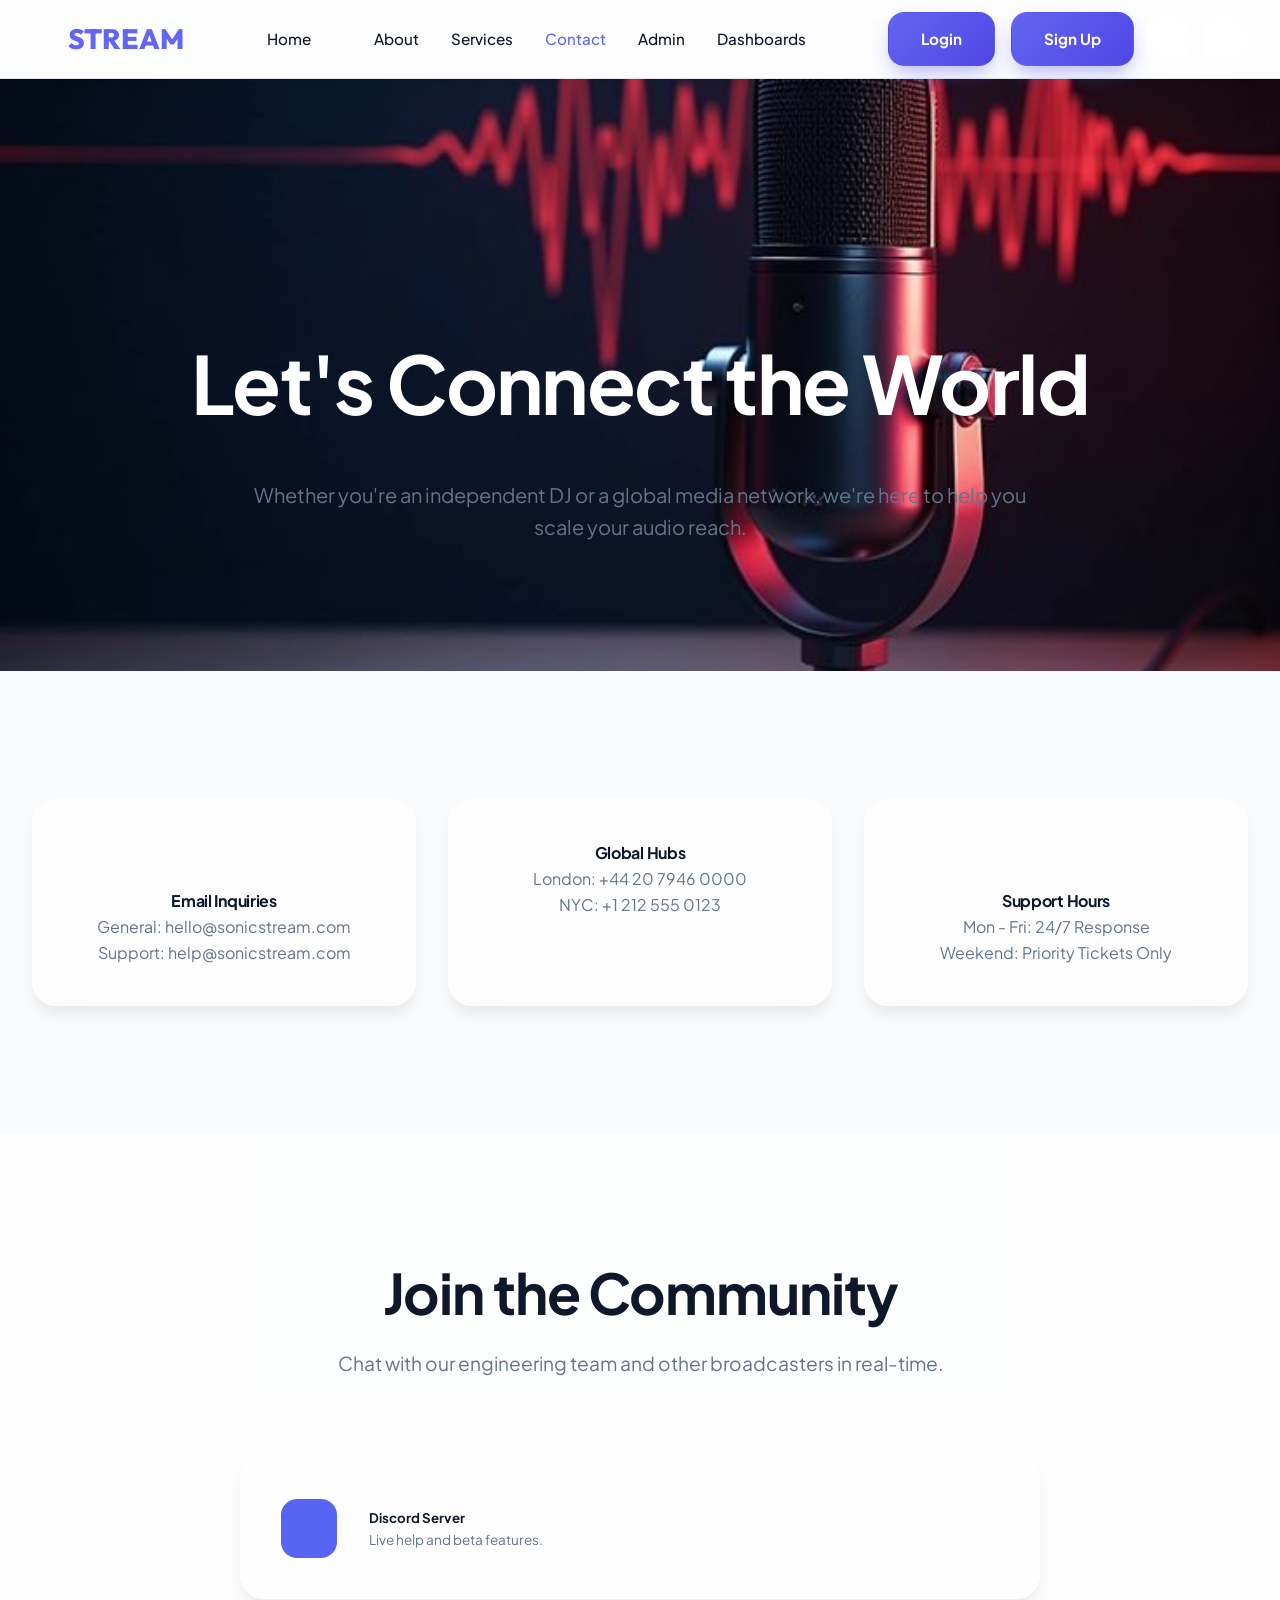
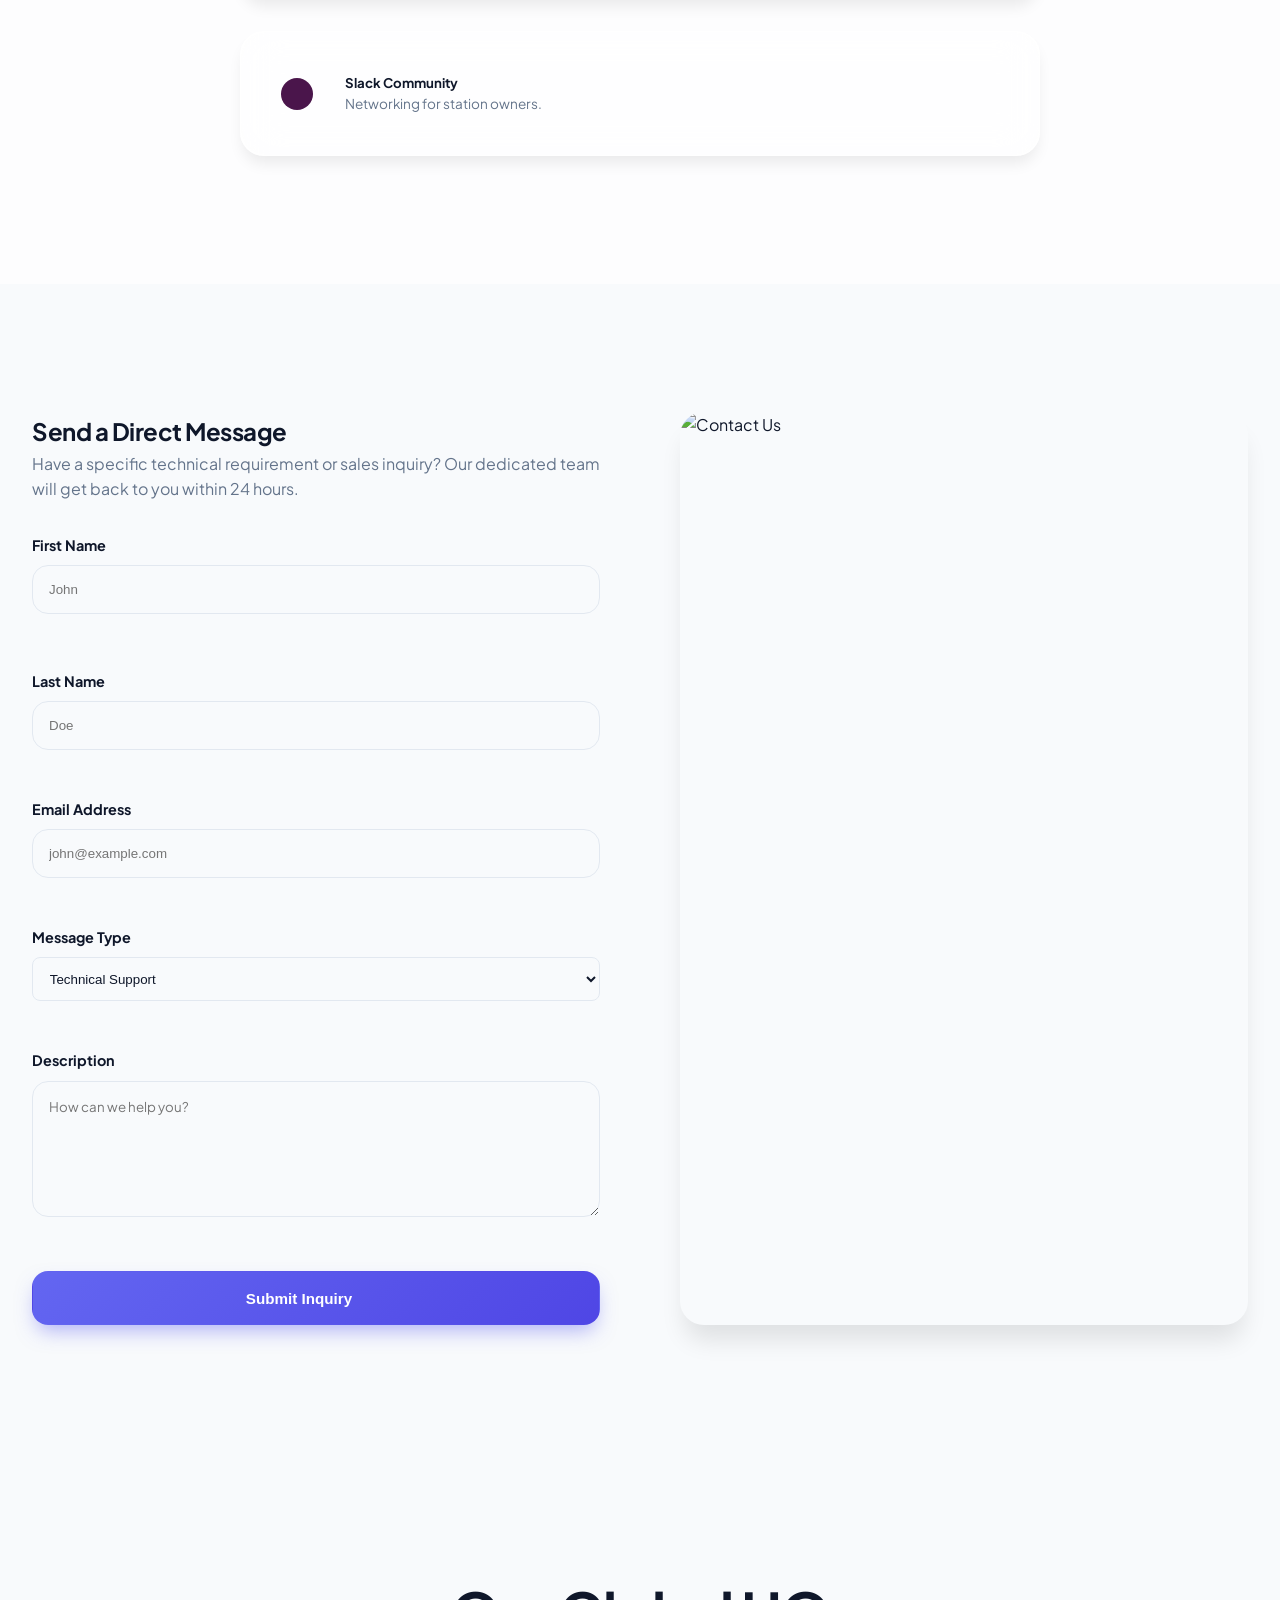
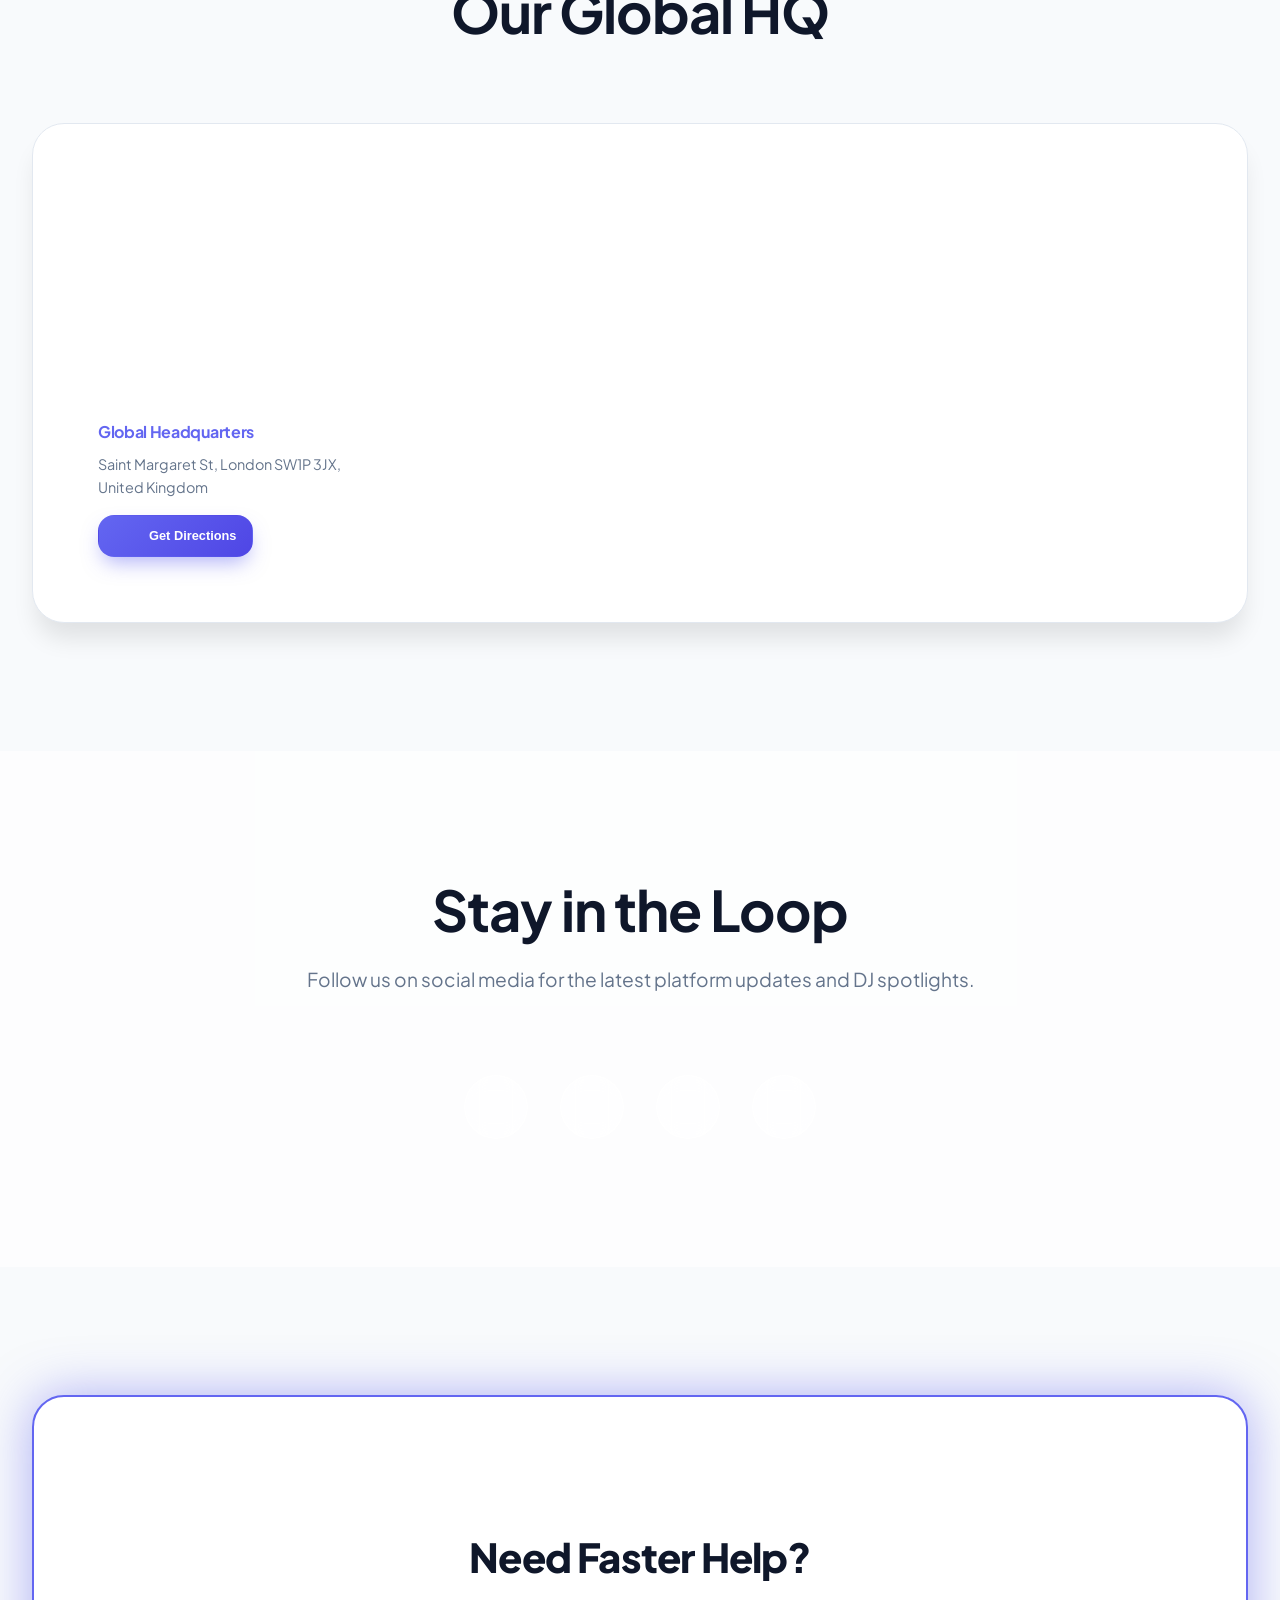
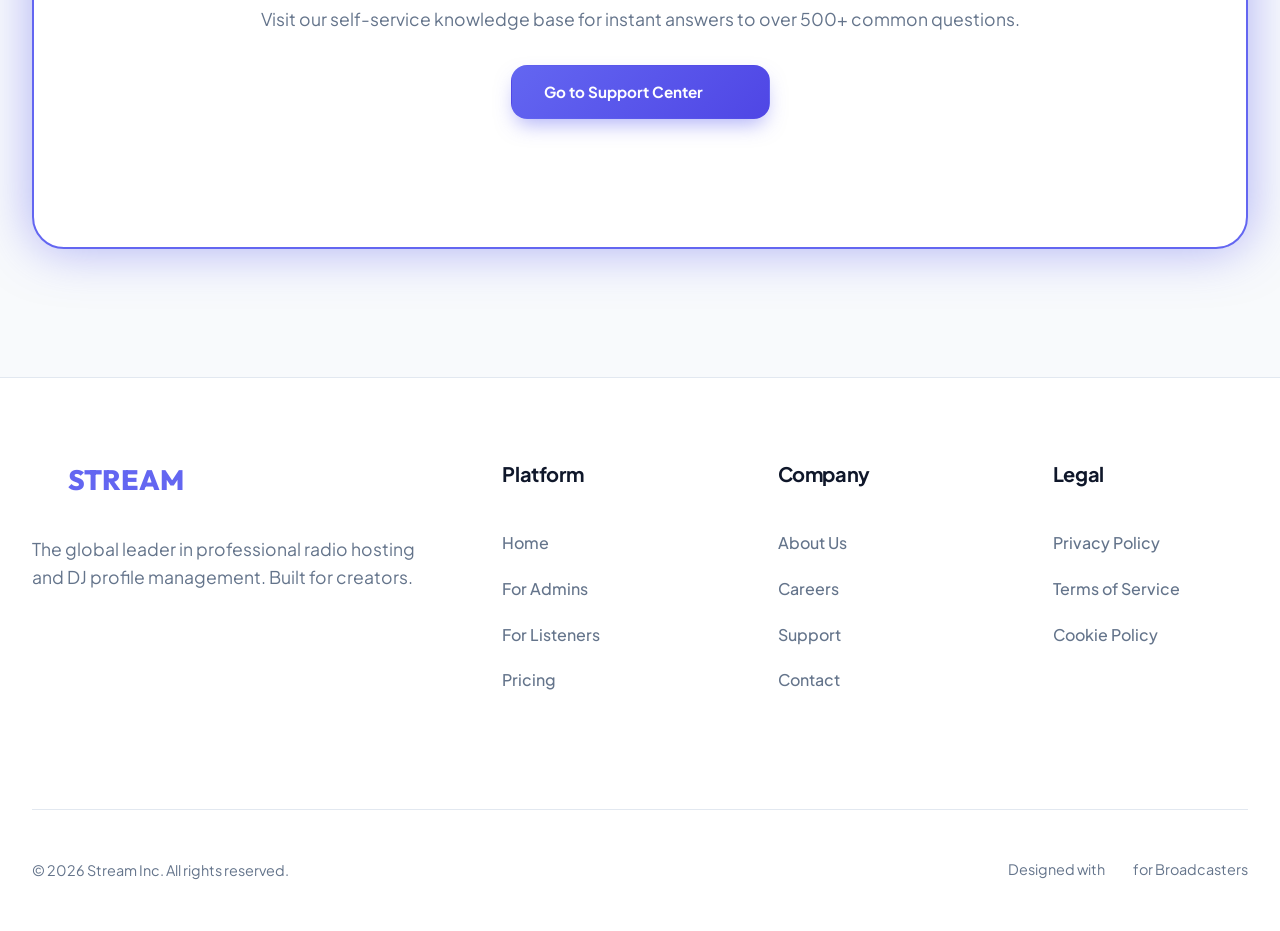
==== commit 42beda10: "first commit" ====
--- a/pages/contact.html
+++ b/pages/contact.html
@@ -81,7 +81,7 @@
     <section class="section"
         style="padding-top: 15rem; background-image: url('../assets/image/service.webp'); background-size: cover; background-position: center; background-repeat: no-repeat;">
         <div class="container text-center reveal">
-            <h1 style="font-size: 5rem; margin-bottom: 2rem;">Let's Connect the <span>World</span></h1>
+            <h1 style="font-size: 5rem; margin-bottom: 2rem; color: #fff;">Let's Connect the <span>World</span></h1>
             <p style="font-size: 1.25rem; color: var(--text-muted); max-width: 800px; margin: 0 auto;">Whether you're an
                 independent DJ or a global media network, we're here to help you scale your audio reach.</p>
         </div>
@@ -99,7 +99,7 @@
                     <p style="color: var(--text-muted);">Support: help@sonicstream.com</p>
                 </div>
                 <div class="glass-card reveal text-center">
-                    <i data-lucide="phone"
+                    <i class="fa-solid fa-phone"
                         style="width: 48px; height: 48px; color: var(--primary); margin-bottom: 1.5rem;"></i>
                     <h4>Global Hubs</h4>
                     <p style="color: var(--text-muted);">London: +44 20 7946 0000</p>
@@ -136,7 +136,7 @@
                 </div>
                 <div class="glass-card reveal flex gap-2" style="align-items: center;">
                     <div style="background: #4A154B; padding: 1rem; border-radius: var(--radius-md); color: white;">
-                        <i data-lucide="slack" style="width: 32px; height: 32px;"></i>
+                        <i class="fa-brands fa-slack" style="width: 32px; height: 32px;"></i>
                     </div>
                     <div>
                         <h5 style="margin:0;">Slack Community</h5>
@@ -231,10 +231,10 @@
                 <p>Follow us on social media for the latest platform updates and DJ spotlights.</p>
             </div>
             <div class="flex-center gap-2" style="flex-wrap: wrap;">
-                <a href="#" class="btn btn-glass" style="padding: 1.5rem; border-radius: 50%; width: 64px; height: 64px; justify-content: center;" title="Twitter"><i data-lucide="twitter" style="width: 24px; height: 24px; margin: 0;"></i></a>
-                <a href="#" class="btn btn-glass" style="padding: 1.5rem; border-radius: 50%; width: 64px; height: 64px; justify-content: center;" title="Instagram"><i data-lucide="instagram" style="width: 24px; height: 24px; margin: 0;"></i></a>
-                <a href="#" class="btn btn-glass" style="padding: 1.5rem; border-radius: 50%; width: 64px; height: 64px; justify-content: center;" title="LinkedIn"><i data-lucide="linkedin" style="width: 24px; height: 24px; margin: 0;"></i></a>
-                <a href="#" class="btn btn-glass" style="padding: 1.5rem; border-radius: 50%; width: 64px; height: 64px; justify-content: center;" title="Slack"><i data-lucide="slack" style="width: 24px; height: 24px; margin: 0;"></i></a>
+                <a href="#" class="btn btn-glass" style="padding: 1.5rem; border-radius: 50%; width: 64px; height: 64px; justify-content: center;" title="Twitter"><i class="fa-brands fa-twitter" style="width: 24px; height: 24px; margin: 0;"></i></a>
+                <a href="#" class="btn btn-glass" style="padding: 1.5rem; border-radius: 50%; width: 64px; height: 64px; justify-content: center;" title="Instagram"><i class="fa-brands fa-instagram" style="width: 24px; height: 24px; margin: 0;"></i></a>
+                <a href="#" class="btn btn-glass" style="padding: 1.5rem; border-radius: 50%; width: 64px; height: 64px; justify-content: center;" title="LinkedIn"><i class="fa-brands fa-linkedin" style="width: 24px; height: 24px; margin: 0;"></i></a>
+                <a href="#" class="btn btn-glass" style="padding: 1.5rem; border-radius: 50%; width: 64px; height: 64px; justify-content: center;" title="Slack"><i class="fa-brands fa-slack" style="width: 24px; height: 24px; margin: 0;"></i></a>
             </div>
         </div>
     </section>
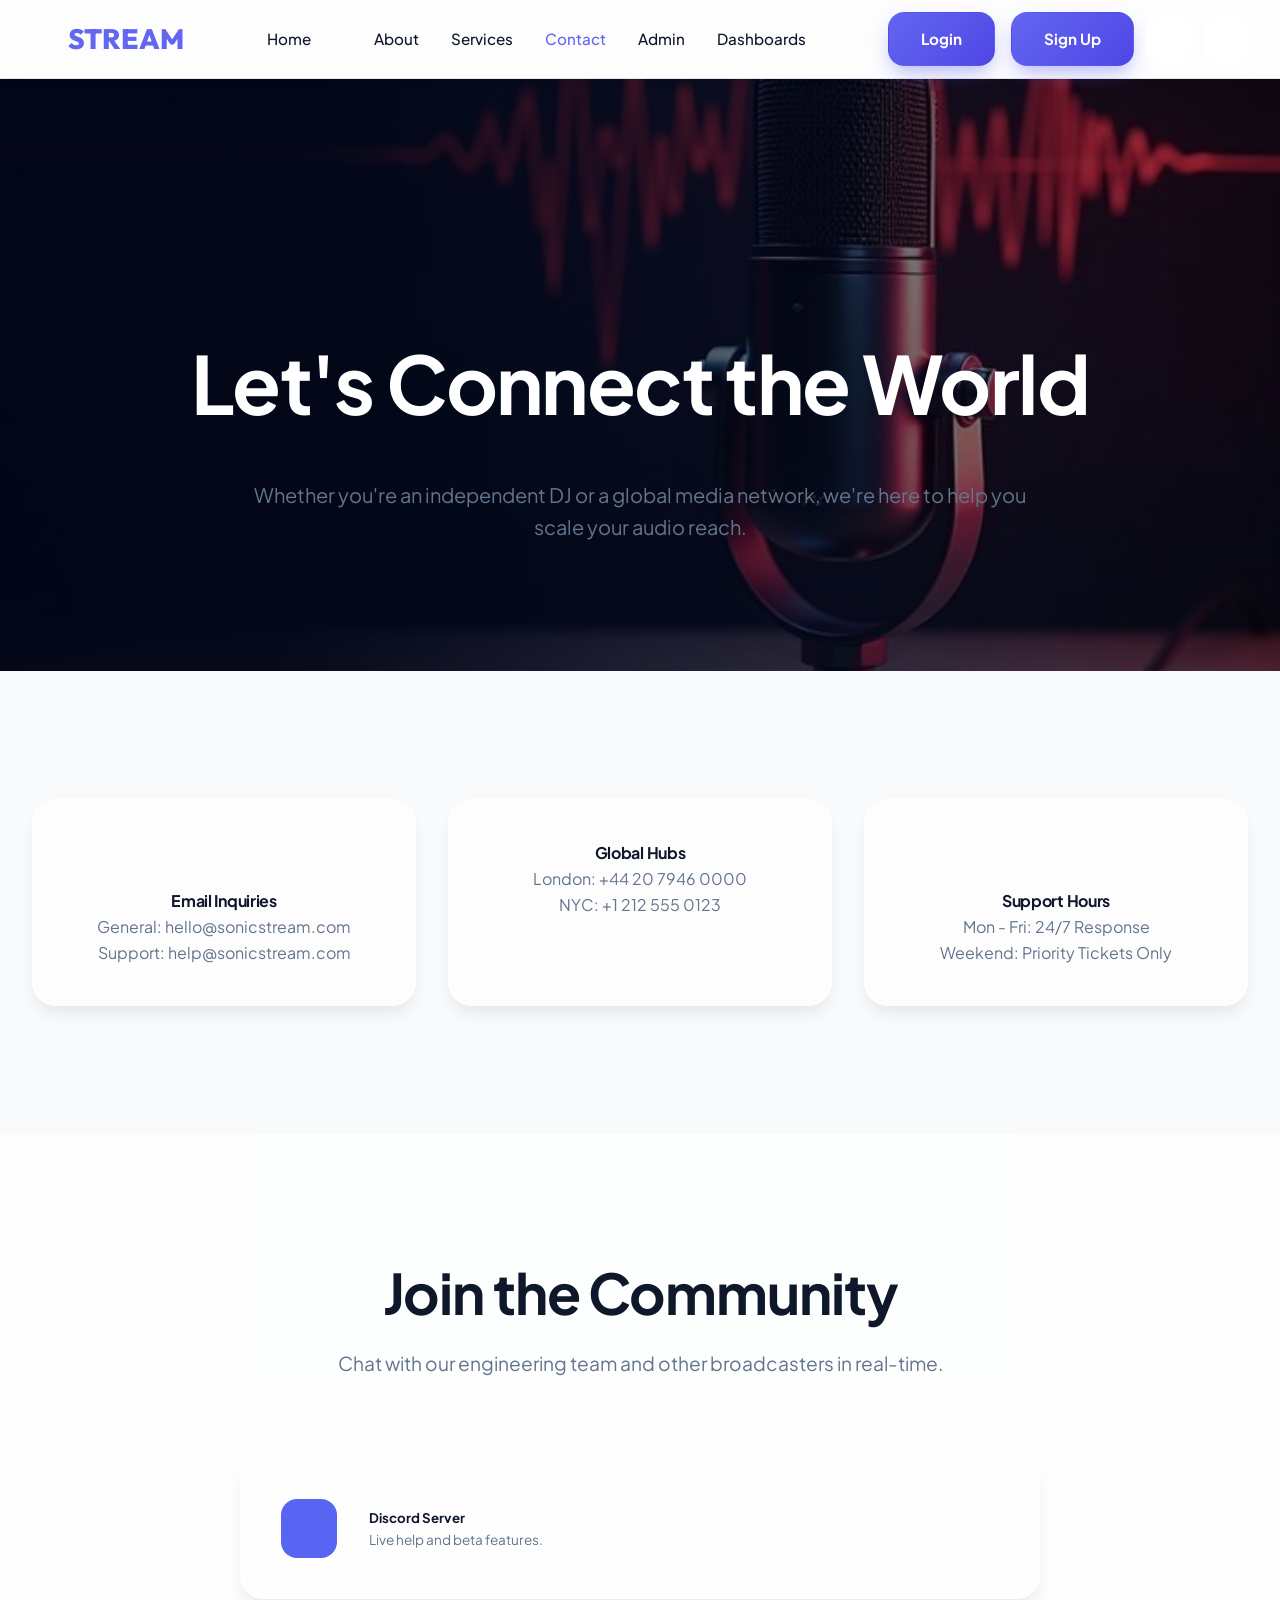
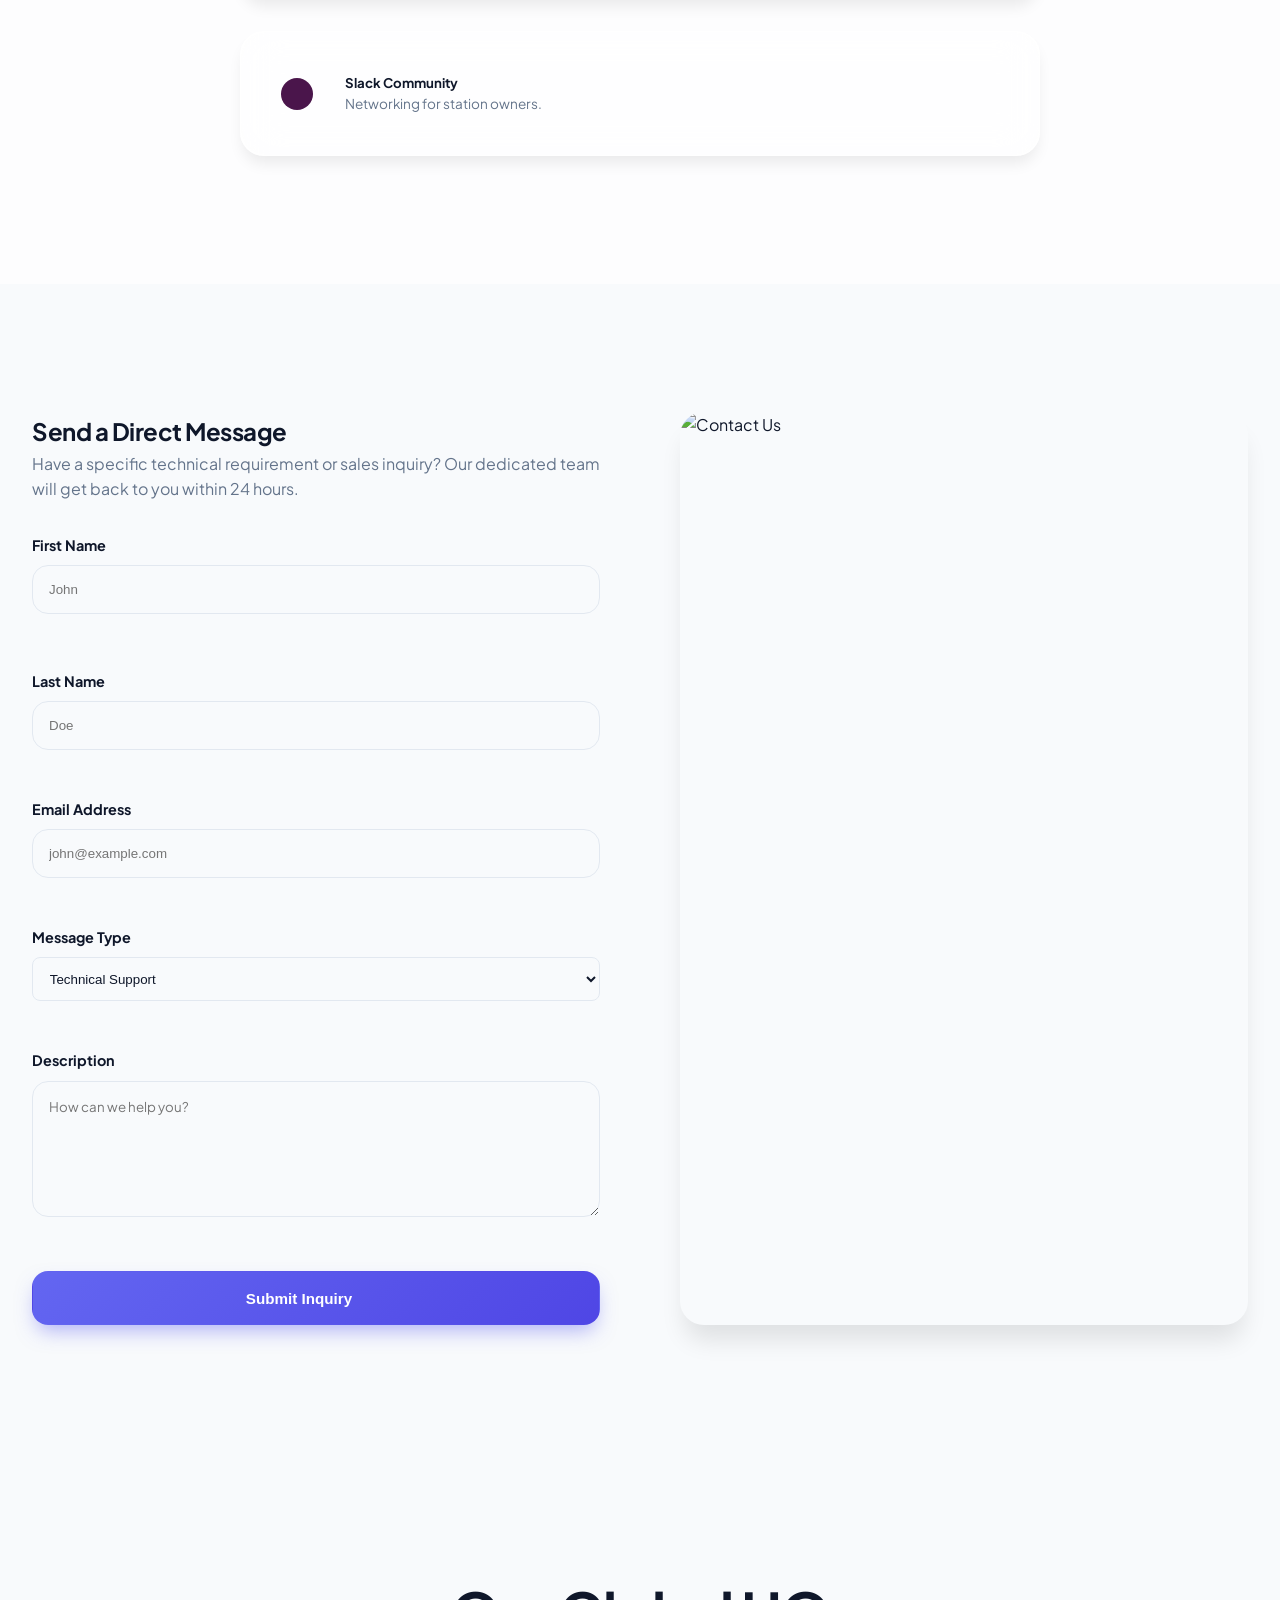
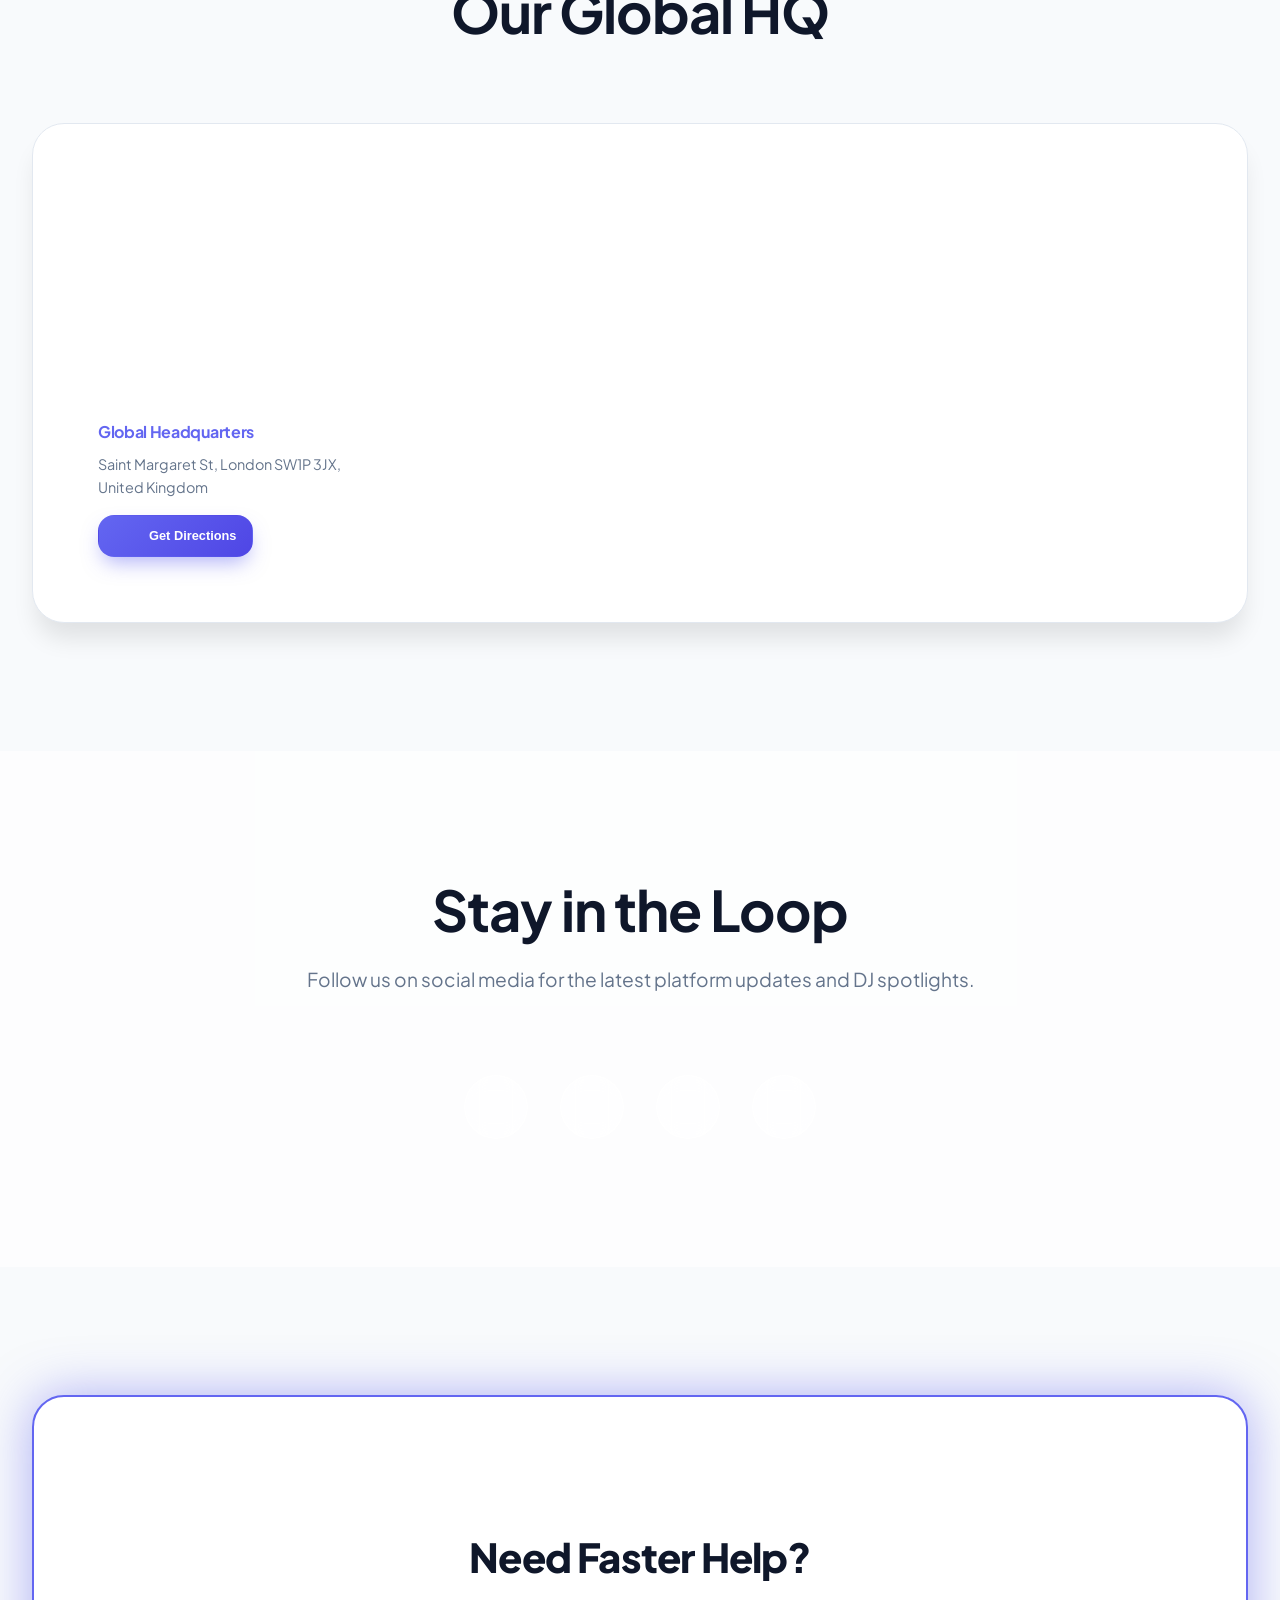
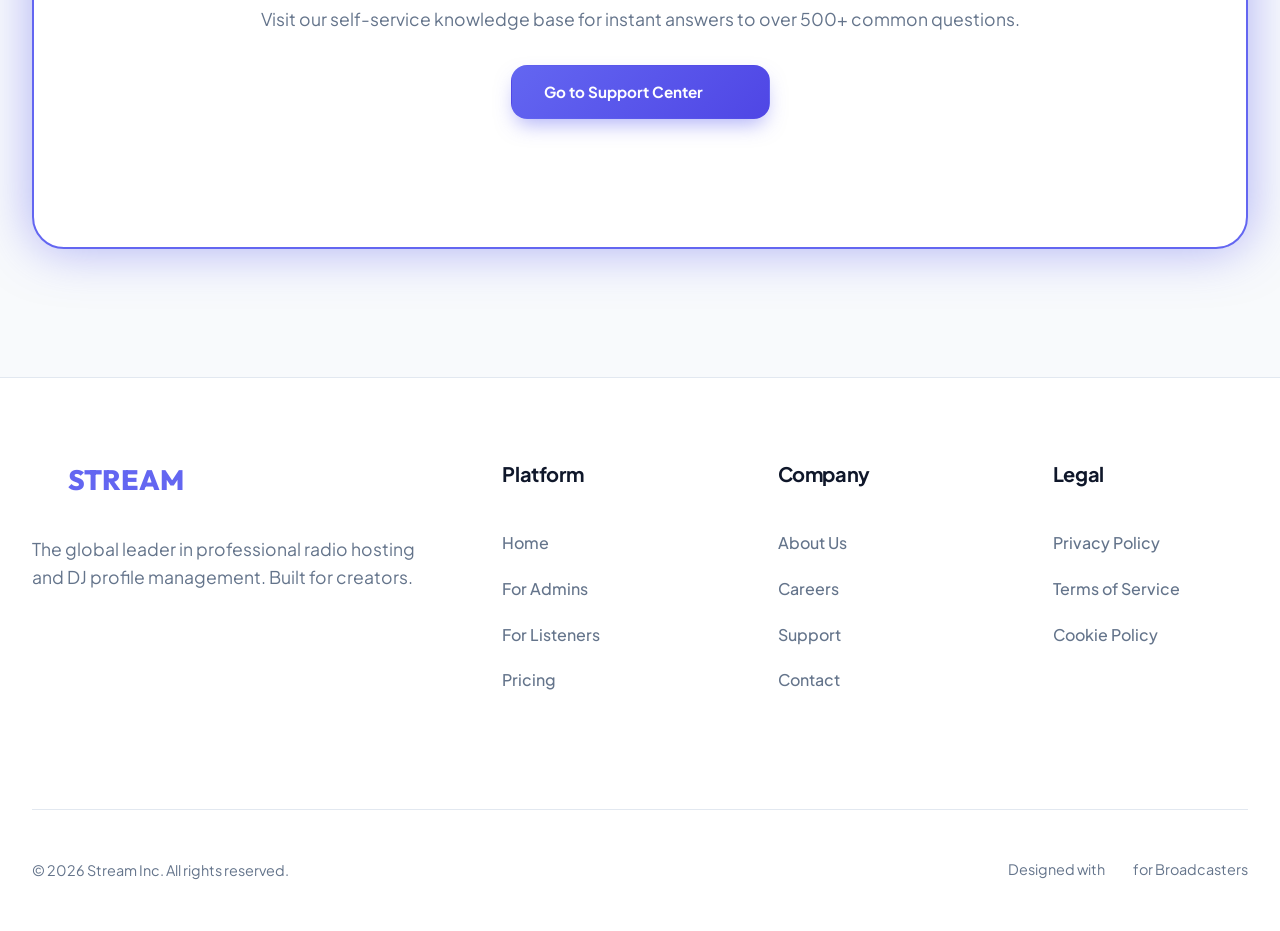
==== commit 2f5d015b: "Icon change" ====
--- a/pages/contact.html
+++ b/pages/contact.html
@@ -79,7 +79,7 @@
 
     <!-- 1. Hero Header -->
     <section class="section"
-        style="padding-top: 15rem; background-image: url('../assets/image/service.webp'); background-size: cover; background-position: center; background-repeat: no-repeat;">
+        style="padding-top: 15rem; background-image:linear-gradient(to right, rgba(2, 6, 23, 0.95) 20%, rgba(2, 6, 23, 0.3) 100%), url('../assets/image/service.webp'); background-size: cover; background-position: center; background-repeat: no-repeat;">
         <div class="container text-center reveal">
             <h1 style="font-size: 5rem; margin-bottom: 2rem; color: #fff;">Let's Connect the <span>World</span></h1>
             <p style="font-size: 1.25rem; color: var(--text-muted); max-width: 800px; margin: 0 auto;">Whether you're an
--- a/assets/css/style.css
+++ b/assets/css/style.css
@@ -1285,14 +1285,23 @@
     width: 260px;
     background: var(--bg-surface);
     border-right: 1px solid var(--border);
-    padding: 1.5rem 1rem;
-    padding-bottom: 5rem;
+    padding: 1.5rem 0; /* Changed to 0 horizontal padding */
     position: fixed;
-    height: calc(100vh - 80px);
+    height: 100vh;
     overflow-y: auto;
     display: flex;
     flex-direction: column;
     z-index: 1500;
+}
+
+.sidebar-brand {
+    padding: 0.5rem 1.5rem 2rem;
+    display: flex;
+    align-items: center;
+}
+
+.sidebar-brand .logo {
+    font-size: 1.6rem;
 }
 
 .main-content {
